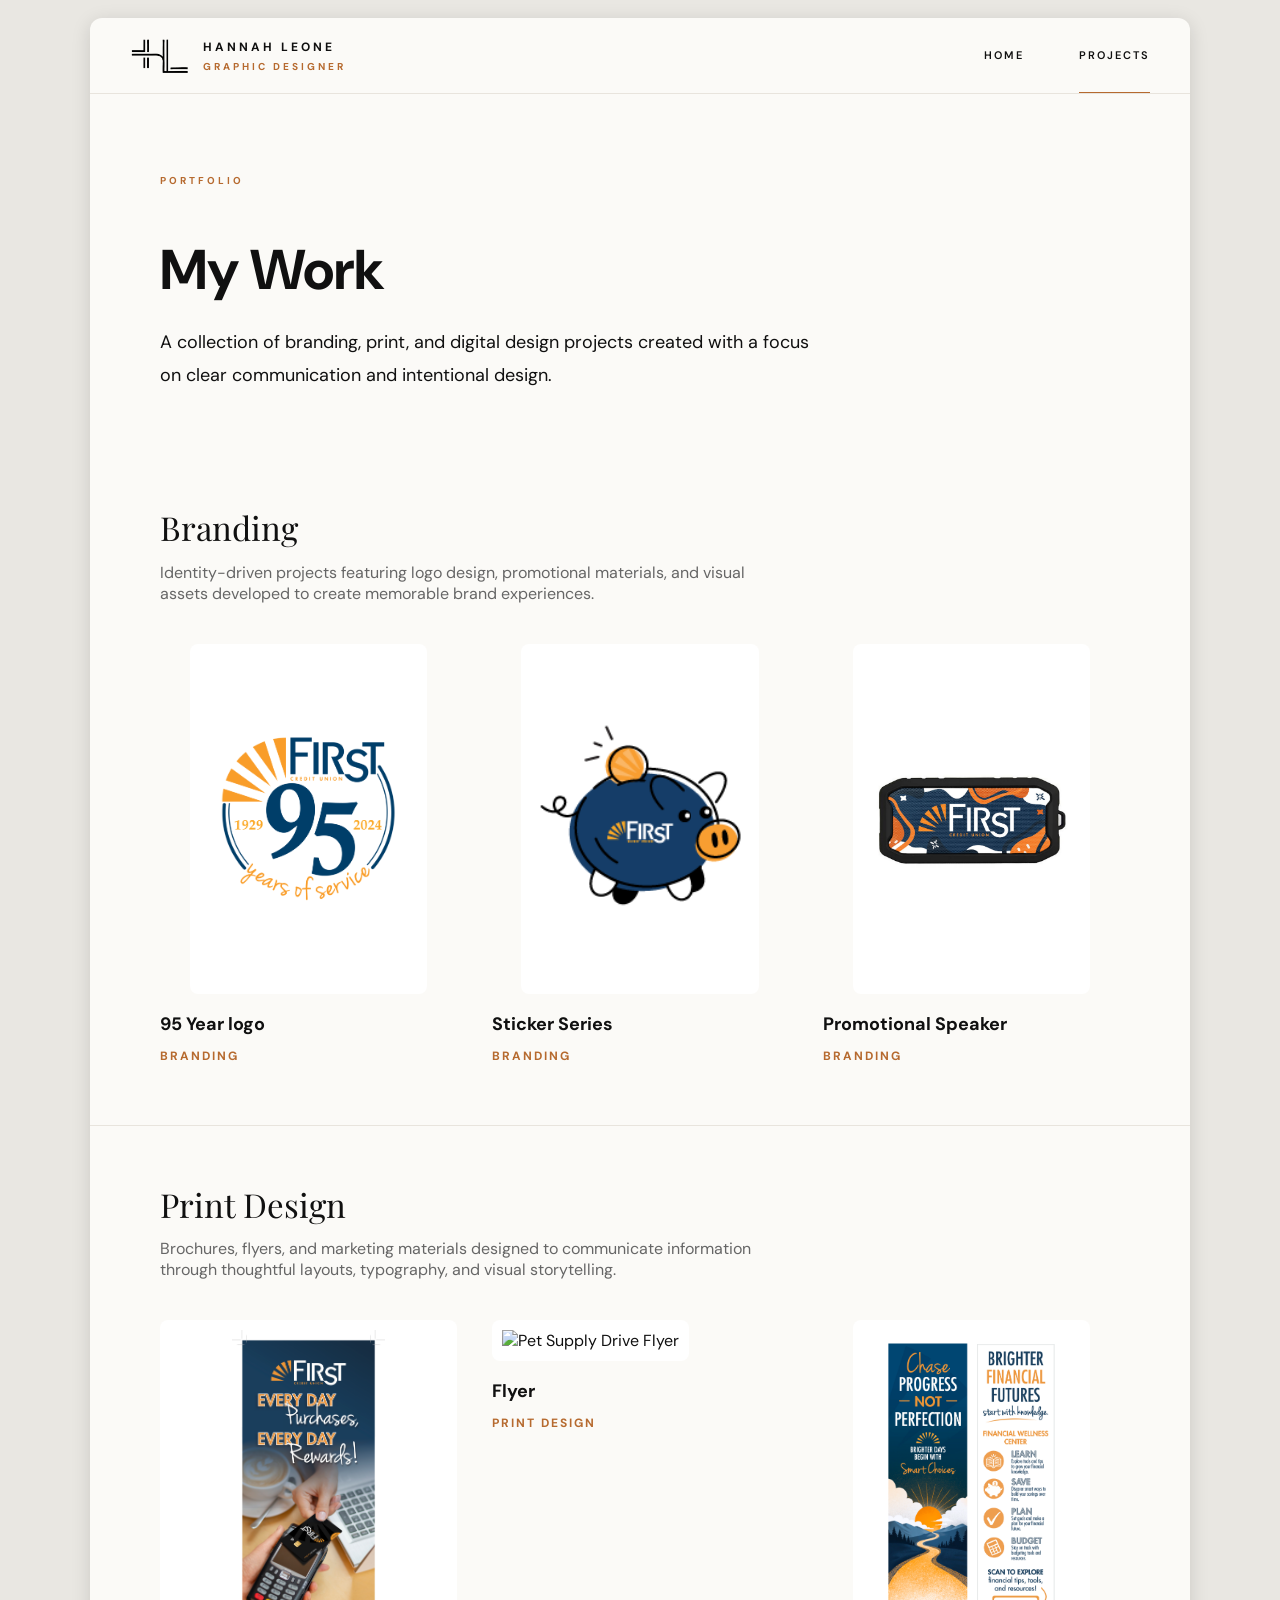
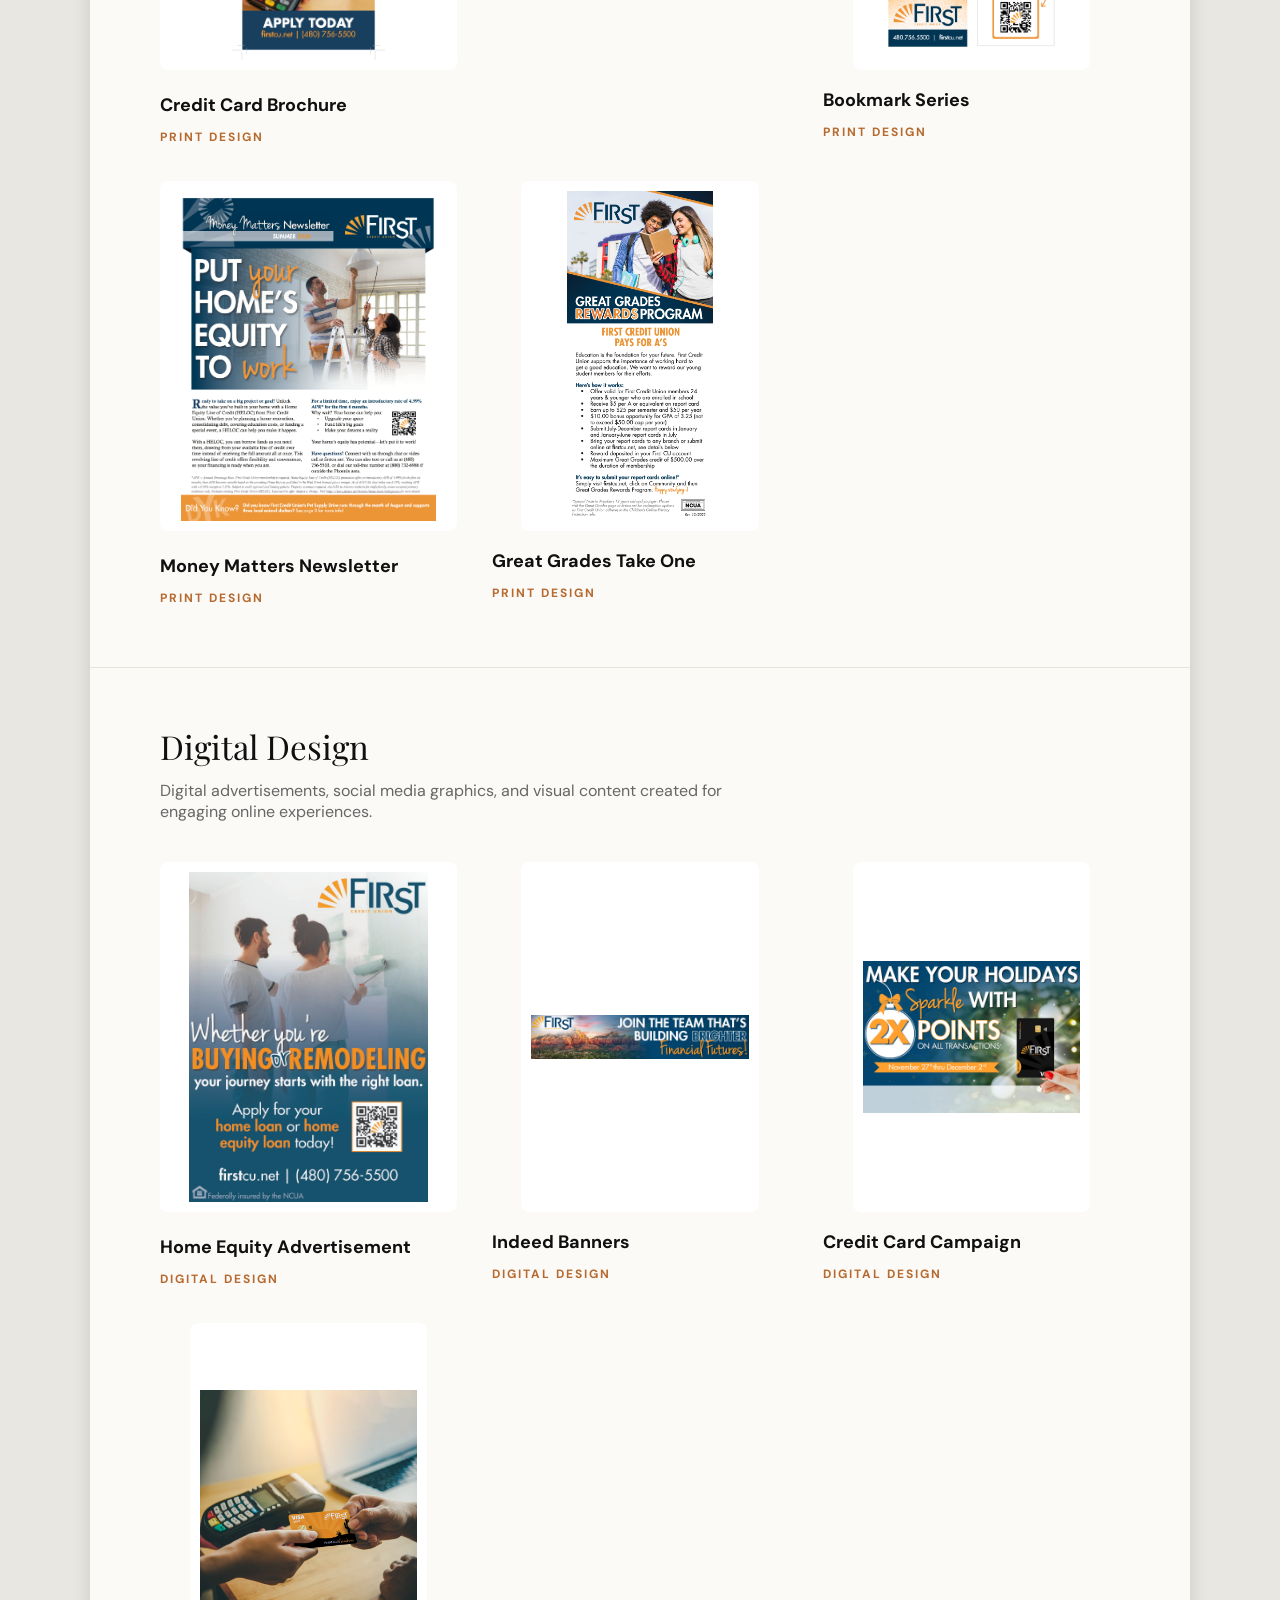
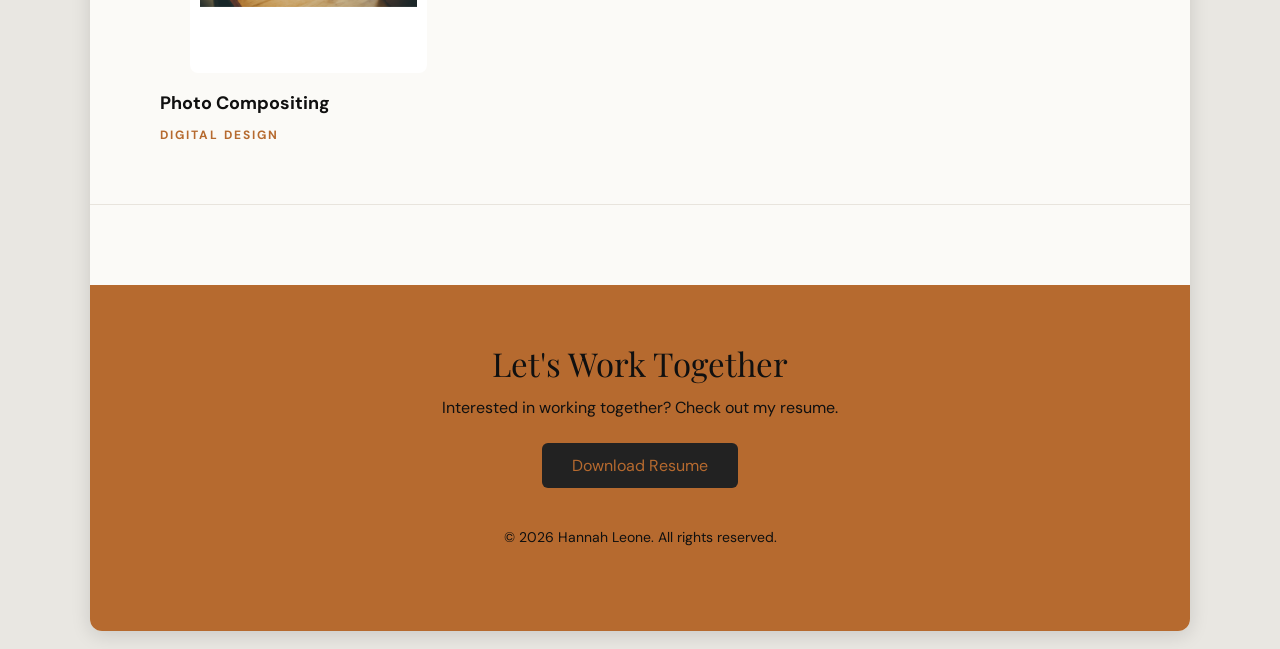
==== projects.html @ d202549e "Update projects.html" ====
<!DOCTYPE html>
<html lang="en">
<head>
    <meta charset="UTF-8">
    <meta name="viewport" content="width=device-width, initial-scale=1.0">
    <title>Projects | Hannah Leone</title>

    <link rel="preconnect" href="https://fonts.googleapis.com">
    <link rel="preconnect" href="https://fonts.gstatic.com" crossorigin>

    <link href="https://fonts.googleapis.com/css2?family=DM+Sans:wght@400;500;700&family=Playfair+Display:wght@400;500&display=swap" rel="stylesheet">

    <link rel="stylesheet" href="styles.css">
</head>

<body>

<main class="site-shell">

<header class="header">

    <a href="index.html" class="brand">

        <img class="logo-image" src="assets/transparent-logo.png" alt="Logo">

        <span class="brand-copy">
            <strong>HANNAH LEONE</strong>
            <small>GRAPHIC DESIGNER</small>
        </span>

    </a>

      <nav aria-label="Primary navigation">
        <a href="index.html">Home</a>
        <a class="active" href="projects.html">Projects</a>
      </nav>

</header>

<section class="gallery-hero">

    <p class="eyebrow">Portfolio</p>

    <h1>My Work</h1>

    <p class="gallery-intro">
        A collection of branding, print, and digital design projects created with a focus on clear communication and intentional design.
    </p>

</section>

<!--BRANDING SECTION-->

<section class="project-category" id="branding">

    <h2>Branding</h2>

    <p>
        Identity-driven projects featuring logo design, promotional materials, and visual assets developed to create memorable brand experiences.
    </p>

    <div class="gallery-grid">

        <!-- Card -->

        
    <article
        class="gallery-card"

        data-title="95 Year Logo"

        data-category="Branding"

        data-image="assets/95 Year Logo.png"

        data-description="Designed a commemorative 95th anniversary logo in Adobe Illustrator, creating a versatile mark that celebrates the organization's legacy while maintaining consistency with its established brand.">

            <img class="branding-image" src="assets/95 Year Logo.png" alt="95 Year Logo">

            <h3>95 Year logo</h3>

            <span>Branding</span>

    </article>

    <article
        class="gallery-card"

        data-title="Sticker Series"

        data-category="Branding"

        data-images="assets/Piggy Bank.png,assets/Financial Sunshine.png,assets/License Plate Sticker.png"
        data-description="Created a collection of branded stickers for First Credit Union, combining custom illustrations, typography, and graphic elements to produce engaging promotional assets that aligned with the organization's brand identity.">
        <img class="branding-image" src="assets/Piggy Bank.png" alt="Sticker Series">

            <h3>Sticker Series</h3>
            <span>Branding</span>
    
    </article>


        
    <article
        class="gallery-card"

        data-title="Promotional Speaker Design"

        data-category="Branding"

        data-image="assets/Promotional Speaker.png"

        data-description="Designed a custom branded speaker using Adobe Illustrator, incorporating brand elements into a cohesive promotional product design.">

            <img class="branding-image" src="assets/Promotional Speaker.png" alt="Promotional Speaker">

            <h3>Promotional Speaker</h3>

            <span>Branding</span>

    </article>
   

    </div>

</section>



<!--PRINT DESIGN SECTION-->

<section class="project-category" id="print">

    <h2>Print Design</h2>

    <p>
        Brochures, flyers, and marketing materials designed to communicate information through thoughtful layouts, typography, and visual storytelling.
    </p>

    <div class="gallery-grid">

        <article 
        class="gallery-card"

        data-title="Credit Card Brochure"

        data-category="Print Design"

        data-images="assets/RewardsCC1.png,assets/RewardsCC2.png"

        data-description="Designed a customer-facing brochure for First Credit Union focused on clear hierarchy, readability, and effective communication. Created the layout, typography, and visual structure in Adobe InDesign to deliver a polished, brand-aligned print piece.">

            <img src="assets/RewardsCC1.png" alt="Credit Card Brochure">

            <h3>Credit Card Brochure</h3>

            <span>Print Design</span>

        </article>


        <article 
        class="gallery-card"

        data-title="Tri-Fold Brochure"

        data-category="Print Design"

        data-image="assets/Pet Supply Drive Flyer.pdf"

        data-description="Designed a promotional flyer for a pet supply drive focused on clear communication, community engagement, and encouraging participation. Created the layout and visual elements in Canva to highlight key event details in an approachable and engaging way.">

            <img src="assets/Pet Supply Drive Flyer.pdf" alt="Pet Supply Drive Flyer">

            <h3>Flyer</h3>

            <span>Print Design</span>

        </article>
            
        <article
                    class="gallery-card"

                    data-title="Bookmark Series"

                    data-category="Branding"

                    data-images="assets/Bookmark 1.png,assets/Bookmark 2.png,assets/Bookmark 3.png"

                    data-description="Created a children's bookmark featuring custom Procreate artwork and financial wellness messaging. Combined illustration, typography, and layout design to create an engaging educational print piece for young audiences.">

                    <img class="branding-image" src="assets/Bookmark 3.png" alt="Bookmark 3">

                    <h3>Bookmark Series</h3>

                    <span>Print Design</span>
        </article>
            
        <article
                    class="gallery-card newsletter-card"

                    data-title="Money Matters Newsletter"

                    data-category="Branding"

                    data-images="assets/Newsletter Cover.png,assets/Newsletter 2.png,assets/Newsletter 3.png"

                    data-description="Designed a branded newsletter in Adobe InDesign, focusing on clear information hierarchy, engaging layouts, and cohesive visual communication to effectively share organizational updates.">

                    
                    <img src="assets/Newsletter Cover.png" alt="Newsletter" class="newsletter-image">
                    

                    <h3>Money Matters Newsletter</h3>

                    <span>Print Design</span>
        </article>

          <article
                    class="gallery-card"

                    data-title="Great Grades"

                    data-category="Print Design"

                    data-images="assets/Great Grades 1.png,assets/Great Grades 2.png,"
                    data-description="Designed a promotional take-one flyer encouraging students to participate in First Credit Union's Great Grades program. Focused on creating an engaging, easy-to-understand layout that appealed to families while clearly communicating program details.">
                    <img class="branding-image" src="assets/Great Grades 1.png" alt="Great Grades Take One">

                    <h3>Great Grades Take One</h3>

                    <span>Print Design</span>
        </article>

    </div>


</section>


<!--DIGITAL DESIGN SECTION-->

<section class="project-category" id="digital">

    <h2>Digital Design</h2>

    <p>
        Digital advertisements, social media graphics, and visual content created for engaging online experiences.
    </p>

    <div class="gallery-grid">

        <article 
        class="gallery-card"

        data-title="Home Equity Advertisement"

        data-category="Digital Design"

        data-image="assets/Chandler Chamber Ad.jpg"

        data-description="Created a digital ad promoting home equity solutions for Chandler Chamber, focusing on strong visual hierarchy, brand consistency, and clear communication. Used Canva and Photoshop to develop an engaging marketing asset.">

            <img src="assets/Chandler Chamber Ad.jpg" alt="Home Equity Advertisement">

            <h3>Home Equity Advertisement</h3>

            <span>Digital Design</span>

        </article>


           <article
                    class="gallery-card"

                    data-title="Indeed Banners"

                    data-category="Digital Design"

                    data-images="assets/1.png,assets/2.png,assets/3.png,assets/4.png,assets/5.png,assets/6.png,assets/7.png,assets/8.png"

                    data-description="Created branded digital banners for First Credit Union’s Indeed presence, combining typography, imagery, and layout design to create engaging recruitment content that connects with potential applicants.">

                    <img class="branding-image" src="assets/1.png" alt="Bookmark 3">

                    <h3>Indeed Banners</h3>

                    <span>Digital Design</span>
        </article>

          <article
                    class="gallery-card"

                    data-title="Credit Card Campaign"

                    data-category="Digital Design"

                    data-images="assets/CC 1.png,assets/CC 2.png,assets/CC 3.png,assets/CC 4.png,assets/CC 5.png,"

                    data-description="Designed creative assets for a holiday credit card campaign, developing branded visuals for both in-branch displays and the digital banking platform. Focused on creating a cohesive campaign that maintained brand consistency across multiple touchpoints.">
                    <img class="branding-image" src="assets/CC 1.png" alt="Credit Card Campaign">

                    <h3>Credit Card Campaign</h3>

                    <span>Digital Design</span>
        </article>

           <article
                    class="gallery-card"

                    data-title="Photo Compositing"

                    data-category="Digital Design"

                    data-images="assets/Debit Card 1.png,assets/Debit Card Image.png,assets/CC Edit Tap 2.png,"
                    data-description="Creative photo manipulation and editing focused on transforming imagery through composition, retouching, and visual effects.">
                    <img class="branding-image" src="assets/Debit Card Image.png" alt="Credit Card Campaign">

                    <h3>Photo Compositing</h3>

                    <span>Digital Design</span>
        </article>

    </div>

</section>

<section class="resume-section">
  <h2>Let's Work Together</h2>
  <p>Interested in working together? Check out my resume.</p>

  <a href="Hannah Leone Resume 2026.pdf" class="resume-button" download>
    Download Resume
  </a>

  <p class="copyright">
    © 2026 Hannah Leone. All rights reserved.
  </p>
</section>

</main>
<!-- =======================
     PROJECT MODAL
======================== -->

<div class="modal" id="projectModal">

  <div class="modal-content">

    <span class="close">&times;</span>

    <div class="modal-image-wrapper">

        <button id="prevImage">‹</button>

        <img id="modalImage" src="" alt="">

        <button id="nextImage">›</button>

    </div>

    <h2 id="modalTitle"></h2>

    <p class="modal-category" id="modalCategory"></p>

    <p id="modalDescription"></p>

  </div>

</div>



<script>

const modal = document.querySelector("#projectModal");

const cards = document.querySelectorAll(".gallery-card");

const closeBtn = document.querySelector(".close");

const modalImage = document.querySelector("#modalImage");

const prevBtn = document.querySelector("#prevImage");

const nextBtn = document.querySelector("#nextImage");


let currentImages = [];

let currentIndex = 0;



cards.forEach(card => {

    card.addEventListener("click", () => {


        document.querySelector("#modalTitle").textContent =
            card.dataset.title;


        document.querySelector("#modalCategory").textContent =
            card.dataset.category;


        document.querySelector("#modalDescription").textContent =
            card.dataset.description;



        // Check if project has multiple images

        if(card.dataset.images) {


            currentImages = card.dataset.images.split(",");

            currentIndex = 0;


            modalImage.src = currentImages[currentIndex];


            prevBtn.style.display = "block";

            nextBtn.style.display = "block";


        } else {


            currentImages = [];

            currentIndex = 0;


            modalImage.src = card.dataset.image;


            prevBtn.style.display = "none";

            nextBtn.style.display = "none";


        }


        modal.classList.add("show");


    });

});



// Next image

nextBtn.onclick = () => {


    if(currentImages.length > 0) {


        currentIndex++;


        if(currentIndex >= currentImages.length) {

            currentIndex = 0;

        }


        modalImage.src = currentImages[currentIndex];


    }

};



// Previous image

prevBtn.onclick = () => {


    if(currentImages.length > 0) {


        currentIndex--;


        if(currentIndex < 0) {

            currentIndex = currentImages.length - 1;

        }


        modalImage.src = currentImages[currentIndex];


    }

};



// Close button

closeBtn.onclick = () => {

    modal.classList.remove("show");

};



// Click outside modal to close

modal.onclick = (e) => {

    if(e.target === modal) {

        modal.classList.remove("show");

    }

};


</script>


</body>
</html>
---- styles.css ----
/* ----- Design tokens and base styles ----- */
:root {
  --ink: #101010;
  --paper: #fbfaf7;
  --accent: #b66a2f;
  --line: #e8e4dd;
}

* { box-sizing: border-box; }

html { scroll-behavior: smooth; }

body {
  margin: 0;
  min-width: 320px;
  color: var(--ink);
  background: #e9e7e2;
  font-family: "DM Sans", sans-serif;
}

/* ----- Page container ----- */
.site-shell {
  max-width: 1100px;
  margin: 18px auto;
  overflow: hidden;
  background: var(--paper);
  border-radius: 12px;
  box-shadow: 0 4px 19px #0002;
}

/* ----- Header and navigation ----- */
.header {
  display: flex;
  align-items: center;
  justify-content: space-between;
  height: 76px;
  padding: 0 40px;
  border-bottom: 1px solid var(--line);
}

.brand {
  display: flex;
  align-items: center;
  gap: 13px;
  color: var(--ink);
  text-decoration: none;
}

.logo-image {
  display: block;
  width: 60px;
  height: 60px;
  object-fit: contain;
}

.brand-copy {
  display: grid;
  gap: 5px;
  letter-spacing: 3px;
}

.brand-copy strong { font-size: 12px; }

.brand-copy small,
.eyebrow,
.role,
.projects article p {
  color: var(--accent);
  font-size: 10px;
  font-weight: 700;
  letter-spacing: 3px;
  text-transform: uppercase;
}

nav {
  display: flex;
  align-self: stretch;
  align-items: center;
  gap: 55px;
}

nav a {
  display: flex;
  align-items: center;
  height: 100%;
  color: var(--ink);
  border-bottom: 1px solid transparent;
  font-size: 11px;
  font-weight: 600;
  letter-spacing: 2px;
  text-decoration: none;
  text-transform: uppercase;
}

nav a.active { 
  border-color: var(--accent); 
}

/* ----- Shared type and button styles ----- */
.eyebrow { margin: 0 0 10px; }

.hero h1,
h2 {
  margin: 0;
  font: 400 33px/1.1 "Playfair Display", serif;
}

.button {
  display: inline-flex;
  align-items: center;
  justify-content: center;
  gap: 20px;
  min-height: 33px;
  padding: 0 15px;
  font-size: 10px;
  font-weight: 700;
  letter-spacing: 2px;
  text-decoration: none;
  text-transform: uppercase;
}

.button span {
  color: var(--accent);
  font-size: 18px;
  line-height: 0;
}

.button-dark { background: var(--ink); color: white; }
.button-outline { color: var(--ink); border: 1px solid #777; }
.centered { text-align: center; }

/* ----- Hero ----- */
.hero {
  display: grid;
  grid-template-columns: 51% 49%;
  min-height: 369px;
}

.hero-copy { padding: 45px 78px; }

.hero h1 {
  font-size: 52px;
  letter-spacing: -2px;
}

.role { margin: 12px 0 19px; }

.intro {
  max-width: 295px;
  margin: 0 0 20px;
  font-size: 14px;
  line-height: 1.6;
}

.socials {
  display: flex;
  align-items: center;
  gap: 20px;
  margin-top: 25px;
}

.socials a {
  color: var(--ink);
  font-size: 19px;
  font-weight: 700;
  text-decoration: none;
}

.hero-image {
  background-color: var(--paper);
  background-image: url("assets/Headshot.png");
  background-position: center;
  background-repeat: no-repeat;
  background-size: auto 90%;
  border-radius: 24px;
}

/* ----- Skills ----- */
.skills {
  display: grid;
  grid-template-columns: 1.35fr 1.7fr 1.7fr 1.7fr;
  min-height: 120px;
  padding: 24px 68px;
  border-top: 1px solid var(--line);
  border-bottom: 1px solid var(--line);
}

.skills-intro { padding-right: 36px; }
.skills h2 { font-size: 26px; }

.skills-intro > p:not(.eyebrow) {
  max-width: 150px;
  font-size: 10px;
  line-height: 1.45;
}

.skills-intro .button { margin-top: 3px; }

.skill-group {
  padding: 3px 28px;
  border-left: 1px solid var(--line);
}

.skill-group h3 {
  margin: 0 0 18px;
  font-size: 9px;
  letter-spacing: 1px;
  text-align: center;
  text-transform: uppercase;
}

.skill-list {
  display: flex;
  justify-content: space-between;
  gap: 12px;
}

.skill-list div {
  font-size: 9px;
  text-align: center;
  white-space: nowrawra;
}

.skill-list b {
  display: grid;
  place-items: center;
  width: 45px;
  height: 45px;
  margin: auto auto 7px;
  border: 1px solid #aaa;
  border-radius: 5px;
  font-size: 22px;
}

.skill-list .wp {
  border-radius: 50%;
  font-family: Georgia, serif;
}

.skill-list .figma { font-size: 30px; font-weight: 400; }

/* ----- Featured projects ----- */
.projects { padding: 18px 68px 11px; }
.projects h2 { font-size: 26px; }
.projects .eyebrow { margin-bottom: 2px; }

.filters {
  display: flex;
  justify-content: center;
  gap: 39px;
  margin: 7px 0 18px;
}

.filters a {
  padding-bottom: 5px;
  color: var(--ink);
  border-bottom: 1px solid transparent;
  font-size: 9px;
  font-weight: 700;
  letter-spacing: 1.5px;
  text-decoration: none;
  text-transform: uppercase;
}

.filters .selected { color: var(--accent); border-color: var(--accent); }

.project-grid {
  display: grid;
  grid-template-columns: repeat(3, 1fr);
  gap: 25px;
  margin-top: 35px;
}

.project-grid img {
  height: 300px;
  width: 100%;
  object-fit: contain;
  background-color: white;
  border-radius: 8px;
}

.projects article h3 {
  margin: 8px 0 4px;
  font-size: 12px;
  font-weight: 500;
}

.projects article p { margin: 0; font-size: 8px; letter-spacing: 1.5px; }

.projects-button {
  display: flex;
  justify-content: center;
  width: 100%;
  margin-top: 35px;
}
.all-projects {
  width: max-content;
}


.project-card {
  display: block;
  color: inherit;
  text-decoration: none;
}

.project-card:hover img {
  opacity: 0.8;
}


.project-category h2 {
  margin-bottom: 35px;
}

.project-card {
  transition: transform .3s ease;
}

.project-card:hover {
  transform: translateY(-6px);
}

.branding-image {
  padding: 35px;
  object-fit: contain;
}

/*-- Project Page --*/

.project-category h2 {
    margin-bottom: 30px;
}

.project-page {
  padding: 60px 70px;
}

/* ===========================
      PROJECT GALLERY PAGE
=========================== */

.gallery-hero{

    padding:80px 70px 40px;

}

.gallery-hero h1{

    font-size:56px;
    margin-bottom:20px;

}

.gallery-intro{

    max-width:650px;
    font-size:18px;
    line-height:1.8;

}

.project-category{

    padding:60px 70px;

}

.project-category:not(:last-child){

    border-bottom:1px solid var(--line);

}

.project-category h2{

    margin-bottom:10px;

}

.project-category p{

    max-width:600px;
    margin-bottom:40px;

    color:#666;

}

.gallery-grid{

    display:grid;

    grid-template-columns:repeat(3,1fr);

    gap:35px;

}

.gallery-card{

    cursor:pointer;

    transition:.3s;

}

.gallery-card:hover{

    transform:translateY(-8px);

}

.gallery-card img {
    width:100%;
    height:350px;
    object-fit:contain;
    background:white;
    border-radius:8px;
    padding:10px;
}


.gallery-card h3{

    margin:18px 0 8px;

    font-size:18px;

}

.gallery-card span{

    color:var(--accent);

    text-transform:uppercase;

    letter-spacing:2px;

    font-size:12px;

    font-weight:700;

}

.branding-image {
    width: 80% !important;
    margin: auto;
    display: block;
}




/* ===================
      MODAL
=================== */

.modal{

    display:none;

    position:fixed;

    inset:0;

    background:rgba(0,0,0,.75);

    justify-content:center;

    align-items:center;

    padding:40px;

    z-index:999;

}

.modal.show{

    display:flex;

}

.modal-content{

    background:white;

    width:900px;

    max-width:95%;

    border-radius:12px;

    padding:40px;

    position:relative;

}

.modal-image-wrapper {
    display:flex;
    align-items:center;
    justify-content:center;
    gap:30px;
    width:100%;
    margin-bottom:25px;
}

.modal-image-wrapper img {
    width:auto !important;
    max-width:75% !important;
    max-height:500px !important;
    object-fit:contain;
    display:block;
}

.modal-image-wrapper button {
    background:white;
    border:1px solid var(--line);
    width:45px;
    height:45px;
    border-radius:50%;
    font-size:28px;
    cursor:pointer;
    display:flex;
    align-items:center;
    justify-content:center;
    line-height:1;
    transition:.2s;
}

.modal-image-wrapper button:hover {
    color:var(--accent);
    border-color:var(--accent);
}

.modal-category{

    color:var(--accent);

    text-transform:uppercase;

    letter-spacing:2px;

    font-size:12px;

    font-weight:bold;

}

.close{

    position:absolute;

    top:20px;

    right:25px;

    font-size:36px;

    cursor:pointer;

}


.resume-section {
  text-align: center;
  padding: 60px 20px;
  margin-top: 80px;
  background-color: #b66a2f
}

.resume-section h2 {
  margin-bottom: 15px;
}

.resume-section p {
  margin-bottom: 25px;
}

.resume-button {
  display: inline-block;
  padding: 12px 30px;
  text-decoration: none;
  background-color: #222;
  transition: 0.3s ease;
  color: #b66a2f;
  border-radius: 6px;
}

.resume-button:hover {
  background-color: #222;
  color: white;
}

.copyright {
  margin-top: 40px;
  font-size: 14px;
}


@media (max-width:900px){

.gallery-grid{

grid-template-columns:repeat(2,1fr);

}

}

@media (max-width:650px){

.gallery-grid{

grid-template-columns:1fr;

}

.gallery-hero,
.project-category{

padding:40px 30px;

}

.gallery-hero h1{

font-size:42px;

}

}

/* ----- Resume call-to-action ----- */
.resume {
  display: flex;
  align-items: center;
  justify-content: space-between;
  gap: 48px;
  padding: 42px 68px;
  color: #fff;
  background: #292825;
}

.resume h2 { font-size: 30px; }
.resume .eyebrow { margin-bottom: 8px; }
.resume-action { max-width: 330px; }

.resume-action p {
  margin: 0 0 18px;
  color: #e5e2dc;
  font-size: 13px;
  line-height: 1.55;
}

.resume .button { color: var(--ink); background: #fff; }
.resume .button span { color: var(--accent); }

/* ----- Tablet ----- */
@media (max-width: 820px) {
  .site-shell { margin: 0; border-radius: 0; }
  .header { padding: 0 24px; }
  .header nav { gap: 16px; }
  .hero-copy { padding: 40px; }
  .skills, .projects, .resume { padding-right: 30px; padding-left: 30px; }
  .skills { grid-template-columns: 1fr 1fr; gap: 25px; }
  .skills-intro { grid-row: span 2; }
  .skill-group { padding-left: 20px; }
  .filters { gap: 18px; }
  .project-grid { grid-template-columns: repeat(2, 1fr); }
}

/* ----- Mobile ----- */
@media (max-width: 600px) {
  .header { align-items: flex-start; height: auto; padding: 20px 22px; }
  .header nav { display: none; }
  .hero { grid-template-columns: 1fr; }
  .hero-copy { padding: 45px 30px; }
  .hero h1 { font-size: 44px; }
  .hero-image { min-height: 260px; }
  .skills { grid-template-columns: 1fr; padding: 32px 30px; }
  .skills-intro { grid-row: auto; }
  .skill-group { padding: 20px 0 0; border-top: 1px solid var(--line); border-left: 0; }
  .project-grid { grid-template-columns: 1fr; }
  .project-grid img { height: 230px; }
  .filters { flex-wrap: wrap; gap: 12px 18px; }
  .projects, .resume { padding: 30px; }
  .resume { display: block; }
  .resume-action { margin-top: 22px; }
}
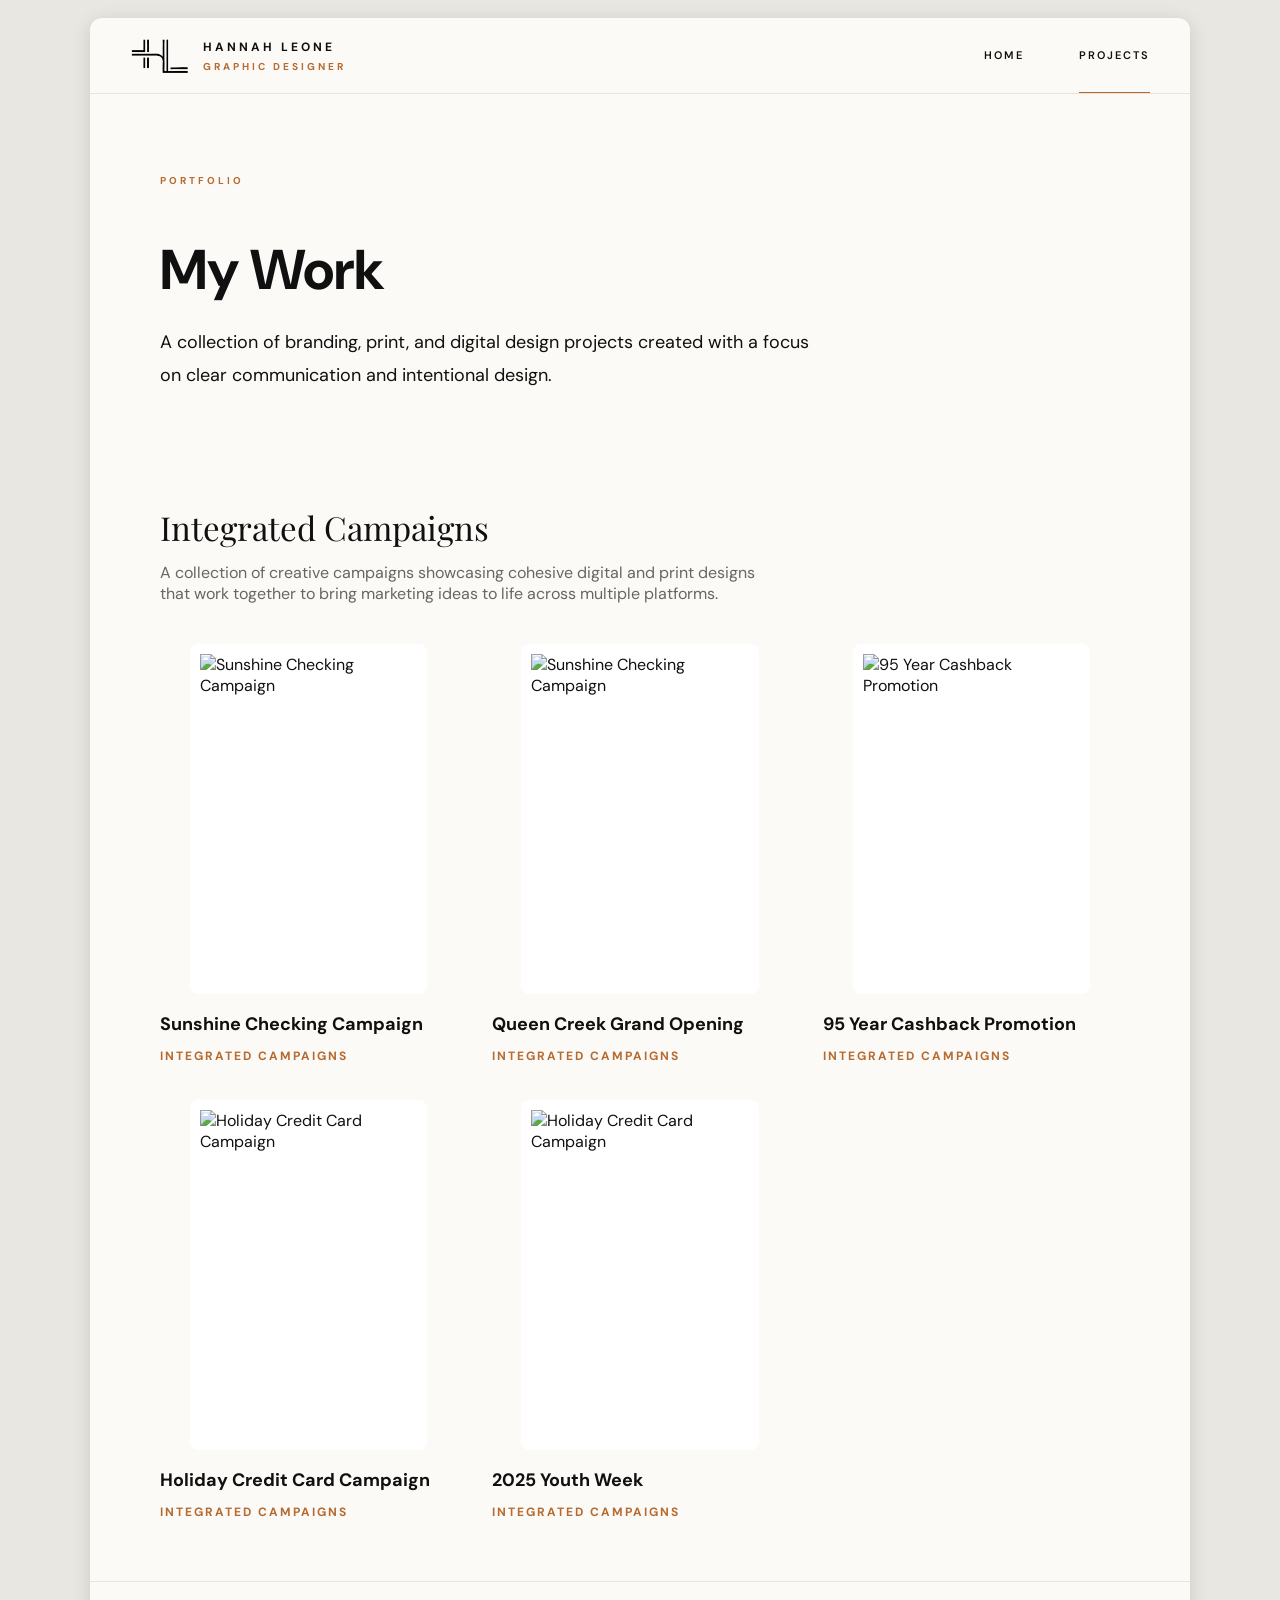
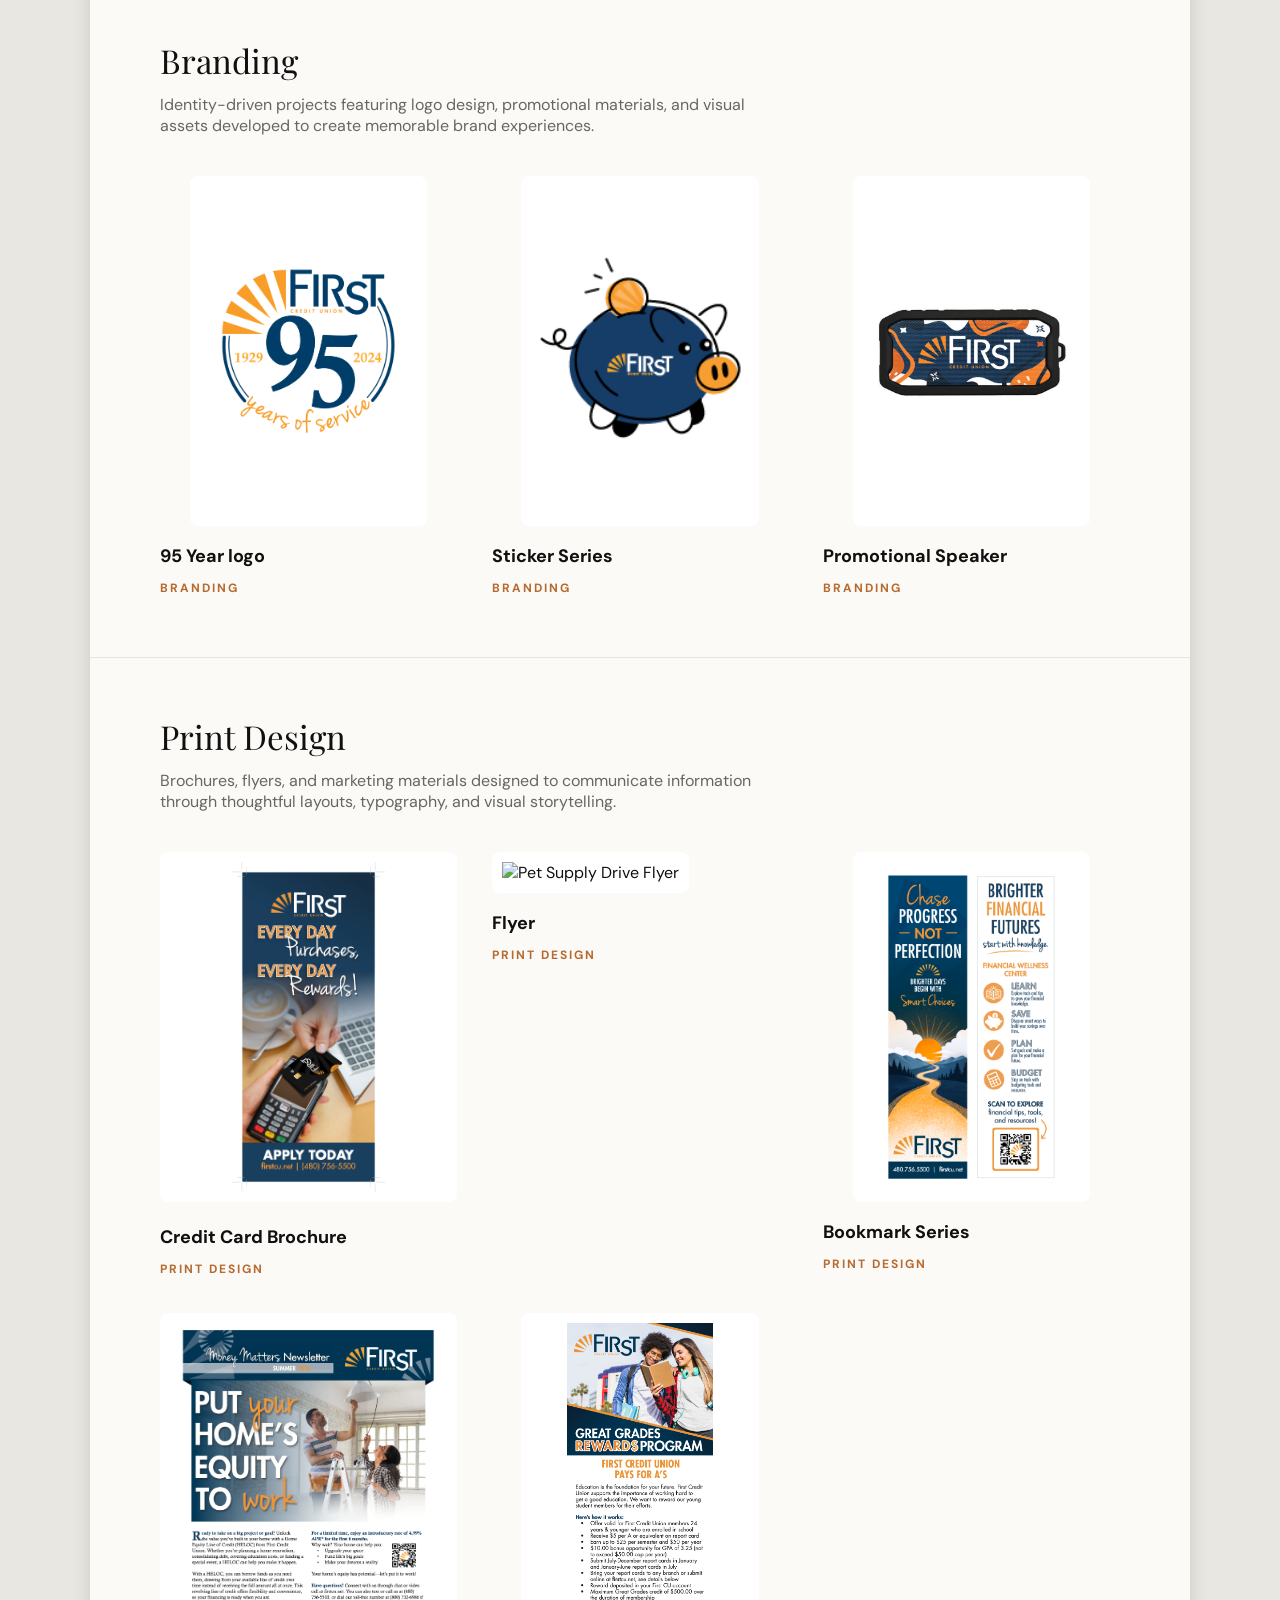
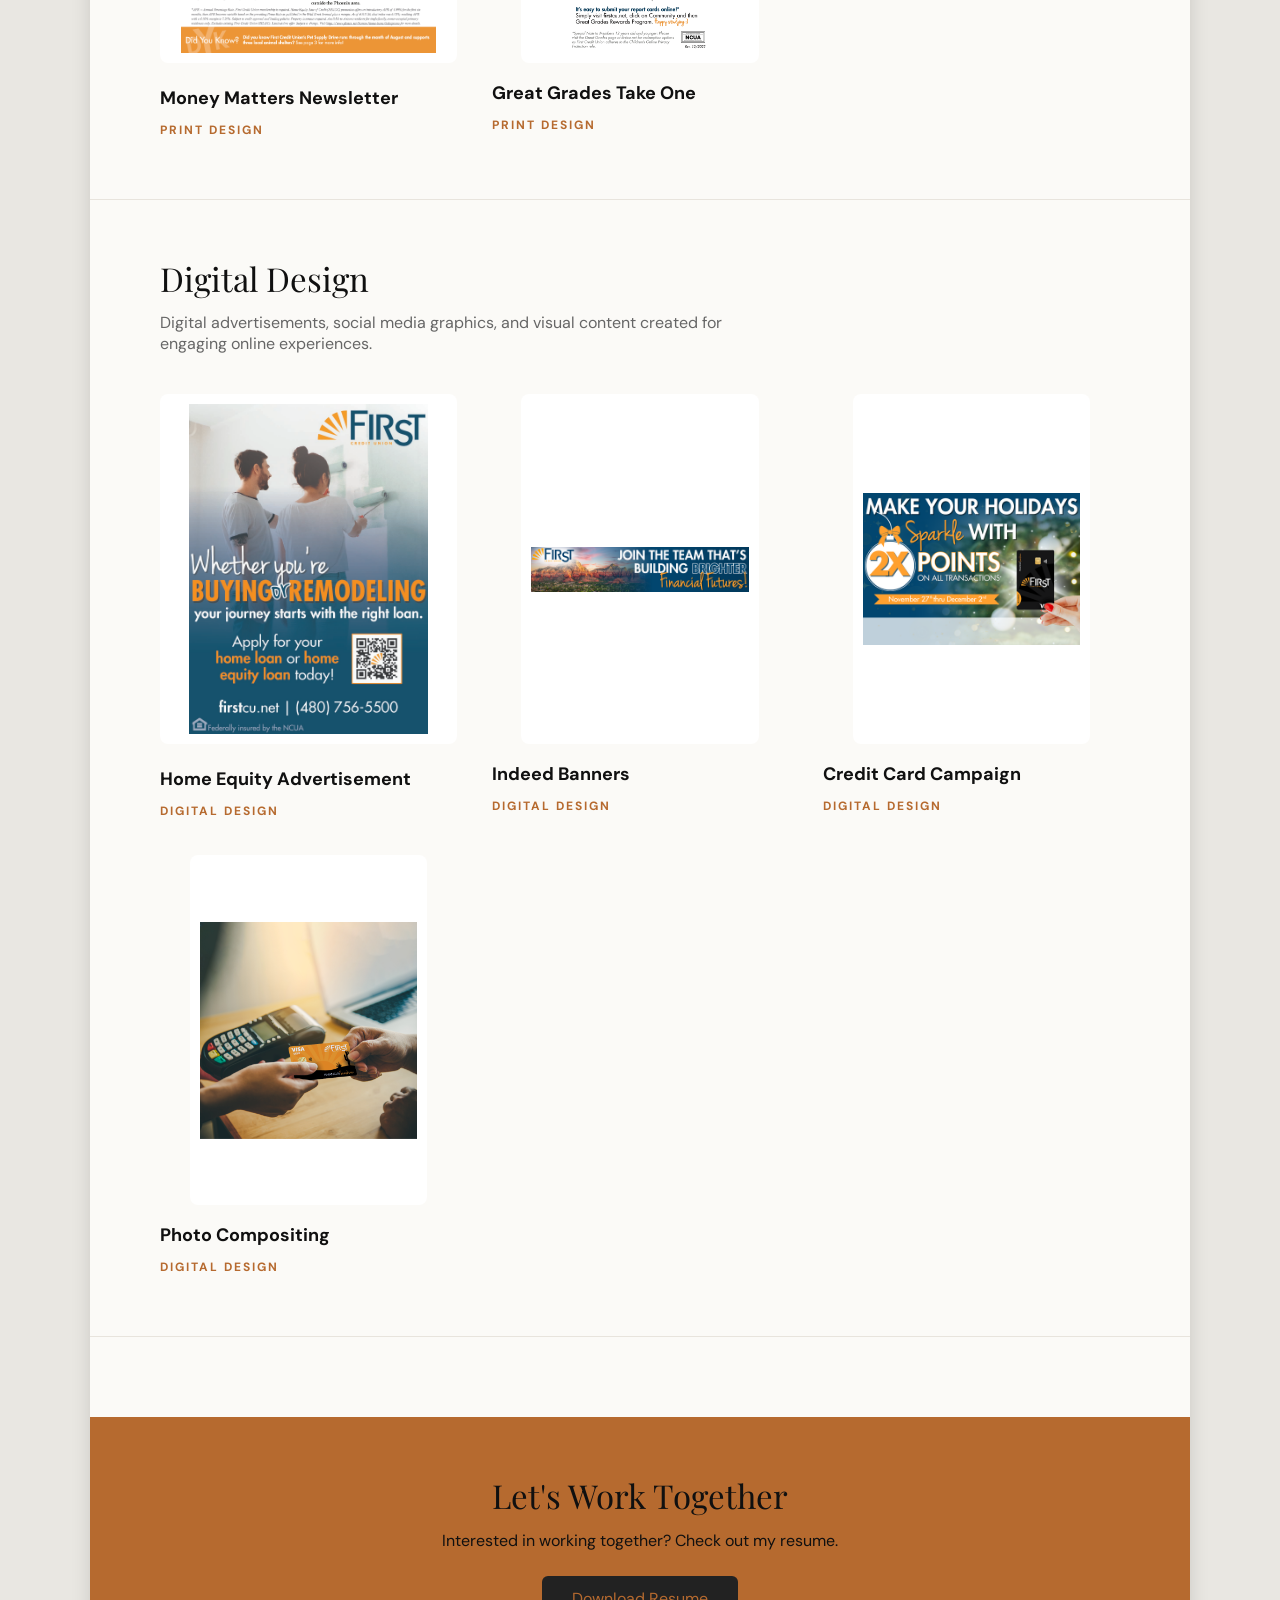
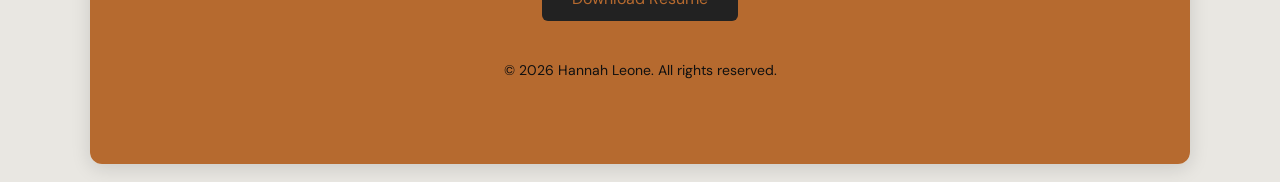
==== commit 177d1736: "Update projects.html" ====
--- a/projects.html
+++ b/projects.html
@@ -1,15 +1,20 @@
+
 <!DOCTYPE html>
 <html lang="en">
+
 <head>
     <meta charset="UTF-8">
     <meta name="viewport" content="width=device-width, initial-scale=1.0">
+
     <title>Projects | Hannah Leone</title>
 
+    <!-- Google Fonts -->
     <link rel="preconnect" href="https://fonts.googleapis.com">
     <link rel="preconnect" href="https://fonts.gstatic.com" crossorigin>
 
     <link href="https://fonts.googleapis.com/css2?family=DM+Sans:wght@400;500;700&family=Playfair+Display:wght@400;500&display=swap" rel="stylesheet">
 
+    <!-- Stylesheet -->
     <link rel="stylesheet" href="styles.css">
 </head>
 
@@ -17,524 +22,669 @@
 
 <main class="site-shell">
 
-<header class="header">
-
-    <a href="index.html" class="brand">
-
-        <img class="logo-image" src="assets/transparent-logo.png" alt="Logo">
-
-        <span class="brand-copy">
-            <strong>HANNAH LEONE</strong>
-            <small>GRAPHIC DESIGNER</small>
-        </span>
-
-    </a>
-
-      <nav aria-label="Primary navigation">
-        <a href="index.html">Home</a>
-        <a class="active" href="projects.html">Projects</a>
-      </nav>
-
-</header>
-
-<section class="gallery-hero">
-
-    <p class="eyebrow">Portfolio</p>
-
-    <h1>My Work</h1>
-
-    <p class="gallery-intro">
-        A collection of branding, print, and digital design projects created with a focus on clear communication and intentional design.
-    </p>
-
-</section>
-
-<!--BRANDING SECTION-->
-
-<section class="project-category" id="branding">
-
-    <h2>Branding</h2>
-
-    <p>
-        Identity-driven projects featuring logo design, promotional materials, and visual assets developed to create memorable brand experiences.
-    </p>
-
-    <div class="gallery-grid">
-
-        <!-- Card -->
-
-        
-    <article
-        class="gallery-card"
-
-        data-title="95 Year Logo"
-
-        data-category="Branding"
-
-        data-image="assets/95 Year Logo.png"
-
-        data-description="Designed a commemorative 95th anniversary logo in Adobe Illustrator, creating a versatile mark that celebrates the organization's legacy while maintaining consistency with its established brand.">
-
-            <img class="branding-image" src="assets/95 Year Logo.png" alt="95 Year Logo">
-
-            <h3>95 Year logo</h3>
-
-            <span>Branding</span>
-
-    </article>
-
-    <article
-        class="gallery-card"
-
-        data-title="Sticker Series"
-
-        data-category="Branding"
-
-        data-images="assets/Piggy Bank.png,assets/Financial Sunshine.png,assets/License Plate Sticker.png"
-        data-description="Created a collection of branded stickers for First Credit Union, combining custom illustrations, typography, and graphic elements to produce engaging promotional assets that aligned with the organization's brand identity.">
-        <img class="branding-image" src="assets/Piggy Bank.png" alt="Sticker Series">
-
-            <h3>Sticker Series</h3>
-            <span>Branding</span>
-    
-    </article>
-
-
-        
-    <article
-        class="gallery-card"
-
-        data-title="Promotional Speaker Design"
-
-        data-category="Branding"
-
-        data-image="assets/Promotional Speaker.png"
-
-        data-description="Designed a custom branded speaker using Adobe Illustrator, incorporating brand elements into a cohesive promotional product design.">
-
-            <img class="branding-image" src="assets/Promotional Speaker.png" alt="Promotional Speaker">
-
-            <h3>Promotional Speaker</h3>
-
-            <span>Branding</span>
-
-    </article>
-   
+    <!-- ========================================
+                  HEADER & NAVIGATION
+    ========================================= -->
+
+    <header class="header">
+
+        <a href="index.html" class="brand">
+
+            <img class="logo-image"
+                 src="assets/transparent-logo.png"
+                 alt="Logo">
+
+            <span class="brand-copy">
+                <strong>HANNAH LEONE</strong>
+                <small>GRAPHIC DESIGNER</small>
+            </span>
+
+        </a>
+
+        <nav aria-label="Primary navigation">
+            <a href="index.html">Home</a>
+            <a class="active" href="projects.html">Projects</a>
+        </nav>
+
+    </header>
+
+
+    <!-- ========================================
+                    PORTFOLIO INTRO
+    ========================================= -->
+
+    <section class="gallery-hero">
+
+        <p class="eyebrow">Portfolio</p>
+
+        <h1>My Work</h1>
+
+        <p class="gallery-intro">
+            A collection of branding, print, and digital design projects created with a focus on clear communication and intentional design.
+        </p>
+
+    </section>
+
+
+    <!-- ========================================
+                 INTEGRATED CAMPAIGNS
+    ========================================= -->
+
+    <section class="project-category" id="Integrated Campaigns">
+
+        <h2>Integrated Campaigns</h2>
+
+        <p>
+            A collection of creative campaigns showcasing cohesive digital and print designs that work together to bring marketing ideas to life across multiple platforms.
+        </p>
+
+        <div class="gallery-grid">
+
+
+            <!-- Sunshine Checking Campaign -->
+
+            <article
+                class="gallery-card"
+                data-title="Sunshine Checking Campaign"
+                data-category="Integrated Campaigns"
+                data-images="assets/Teller Tower.png,assets/Q2 Sidebar 2.png,assets/Q2 ACCT Tile 2.png,assets/Q2 Top Banner 2.png,assets/Website Popup.png,assets/Sunshine Checking Flyer.png"
+                data-description="Created branded digital banners for First Credit Union’s Indeed presence, combining typography, imagery, and layout design to create engaging recruitment content that connects with potential applicants.">
+
+                <img class="branding-image"
+                     src="assets/Teller Tower.png"
+                     alt="Sunshine Checking Campaign">
+
+                <h3>Sunshine Checking Campaign</h3>
+
+                <span>Integrated Campaigns</span>
+
+            </article>
+
+
+            <!-- Queen Creek Grand Opening -->
+
+            <article
+                class="gallery-card"
+                data-title="Queen Creek Grand Opening"
+                data-category="Integrated Campaigns"
+                data-images="assets/Digital Invite.png,assets/QC Account Tile.png,assets/QC Top Banner.png,assets/QC Sidebar.png,assets/Social Media 1.png,assets/Social Media.png,assets/Flyer.png"
+                data-description="Created branded digital banners for First Credit Union’s Indeed presence, combining typography, imagery, and layout design to create engaging recruitment content that connects with potential applicants.">
+
+                <img class="branding-image"
+                     src="assets/Social Media 1.png"
+                     alt="Sunshine Checking Campaign">
+
+                <h3>Queen Creek Grand Opening</h3>
+
+                <span>Integrated Campaigns</span>
+
+            </article>
+
+
+            <!-- 95 Year Cashback Promotion -->
+
+            <article
+                class="gallery-card"
+                data-title="95 Year Cashback Promotion"
+                data-category="Integrated Campaigns"
+                data-images="assets/CB 2 Takeone.png,assets/CB 1 Takeone.png,assets/CB Account Tile.png,assets/CB Email Header.png,assets/CB Sidebar 1.png,assets/CB Sidebar 3.png,assets/CB Top Banner 1.png,assets/CB Top Banner 2.png"
+                data-description="Created branded digital banners for First Credit Union’s Indeed presence, combining typography, imagery, and layout design to create engaging recruitment content that connects with potential applicants.">
+
+                <img class="branding-image"
+                     src="assets/CB Sidebar 1.png"
+                     alt="95 Year Cashback Promotion">
+
+                <h3>95 Year Cashback Promotion</h3>
+
+                <span>Integrated Campaigns</span>
+
+            </article>
+            
+
+               <!-- Holiday Credit Card Campaign -->
+
+            <article
+                class="gallery-card"
+                data-title="Holiday Credit Card Campaign"
+                data-category="Integrated Campaigns"
+                data-images="assets/Q2 Sidebar - Rewards CC Holiday.png,assets/Q2 Top Banner - Rewards CC Holiday.png,assets/CC Holiday Skip a Pay.png,assets/CC Holiday Skip a Pay Banner.png,"
+                data-description="Created branded digital banners for First Credit Union’s Indeed presence, combining typography, imagery, and layout design to create engaging recruitment content that connects with potential applicants.">
+
+                <img class="branding-image"
+                     src="assets/CC Holiday Skip a Pay Banner.png"
+                     alt="Holiday Credit Card Campaign">
+
+                <h3>Holiday Credit Card Campaign</h3>
+
+                <span>Integrated Campaigns</span>
+
+            </article>
+
+               <!-- 2025 Youth Week -->
+
+            <article
+                class="gallery-card"
+                data-title="2025 Youth Week"
+                data-category="Integrated Campaigns"
+                data-images="assets/Sticker.png,assets/Digital Screen 1920x1080-01.png,assets/Intro-01.png,assets/Word Search with Logo.png,assets/Crossword Puzzle With Logo.png,assets/Coloring Page with Logo.png,assets/2025 YW Poster.png"
+                data-description="Created branded digital banners for First Credit Union’s Indeed presence, combining typography, imagery, and layout design to create engaging recruitment content that connects with potential applicants.">
+
+                <img class="branding-image"
+                     src="assets/Sticker.png"
+                     alt="Holiday Credit Card Campaign">
+
+                <h3>2025 Youth Week</h3>
+
+                <span>Integrated Campaigns</span>
+
+            </article>
+
+        </div>
+
+    </section>
+
+
+    <!-- ========================================
+                       BRANDING
+    ========================================= -->
+
+    <section class="project-category" id="branding">
+
+        <h2>Branding</h2>
+
+        <p>
+            Identity-driven projects featuring logo design, promotional materials, and visual assets developed to create memorable brand experiences.
+        </p>
+
+        <div class="gallery-grid">
+
+
+            <!-- 95 Year Logo -->
+
+            <article
+                class="gallery-card"
+                data-title="95 Year Logo"
+                data-category="Branding"
+                data-image="assets/95 Year Logo.png"
+                data-description="Designed a commemorative 95th anniversary logo in Adobe Illustrator, creating a versatile mark that celebrates the organization's legacy while maintaining consistency with its established brand.">
+
+                <img class="branding-image"
+                     src="assets/95 Year Logo.png"
+                     alt="95 Year Logo">
+
+                <h3>95 Year logo</h3>
+
+                <span>Branding</span>
+
+            </article>
+
+
+            <!-- Sticker Series -->
+
+            <article
+                class="gallery-card"
+                data-title="Sticker Series"
+                data-category="Branding"
+                data-images="assets/Piggy Bank.png,assets/Financial Sunshine.png,assets/License Plate Sticker.png"
+                data-description="Created a collection of branded stickers for First Credit Union, combining custom illustrations, typography, and graphic elements to produce engaging promotional assets that aligned with the organization's brand identity.">
+
+                <img class="branding-image"
+                     src="assets/Piggy Bank.png"
+                     alt="Sticker Series">
+
+                <h3>Sticker Series</h3>
+
+                <span>Branding</span>
+
+            </article>
+
+
+            <!-- Promotional Speaker -->
+
+            <article
+                class="gallery-card"
+                data-title="Promotional Speaker Design"
+                data-category="Branding"
+                data-image="assets/Promotional Speaker.png"
+                data-description="Designed a custom branded speaker using Adobe Illustrator, incorporating brand elements into a cohesive promotional product design.">
+
+                <img class="branding-image"
+                     src="assets/Promotional Speaker.png"
+                     alt="Promotional Speaker">
+
+                <h3>Promotional Speaker</h3>
+
+                <span>Branding</span>
+
+            </article>
+
+        </div>
+
+    </section>
+
+
+    <!-- ========================================
+                     PRINT DESIGN
+    ========================================= -->
+
+    <section class="project-category" id="print">
+
+        <h2>Print Design</h2>
+
+        <p>
+            Brochures, flyers, and marketing materials designed to communicate information through thoughtful layouts, typography, and visual storytelling.
+        </p>
+
+        <div class="gallery-grid">
+
+
+            <!-- Credit Card Brochure -->
+
+            <article
+                class="gallery-card"
+                data-title="Credit Card Brochure"
+                data-category="Print Design"
+                data-images="assets/RewardsCC1.png,assets/RewardsCC2.png"
+                data-description="Designed a customer-facing brochure for First Credit Union focused on clear hierarchy, readability, and effective communication. Created the layout, typography, and visual structure in Adobe InDesign to deliver a polished, brand-aligned print piece.">
+
+                <img src="assets/RewardsCC1.png"
+                     alt="Credit Card Brochure">
+
+                <h3>Credit Card Brochure</h3>
+
+                <span>Print Design</span>
+
+            </article>
+
+
+            <!-- Pet Supply Drive Flyer -->
+
+            <article
+                class="gallery-card"
+                data-title="Tri-Fold Brochure"
+                data-category="Print Design"
+                data-image="assets/Pet Supply Drive Flyer.pdf"
+                data-description="Designed a promotional flyer for a pet supply drive focused on clear communication, community engagement, and encouraging participation. Created the layout and visual elements in Canva to highlight key event details in an approachable and engaging way.">
+
+                <img src="assets/Pet Supply Drive Flyer.pdf"
+                     alt="Pet Supply Drive Flyer">
+
+                <h3>Flyer</h3>
+
+                <span>Print Design</span>
+
+            </article>
+
+
+            <!-- Bookmark Series -->
+
+            <article
+                class="gallery-card"
+                data-title="Bookmark Series"
+                data-category="Branding"
+                data-images="assets/Bookmark 1.png,assets/Bookmark 2.png,assets/Bookmark 3.png"
+                data-description="Created a children's bookmark featuring custom Procreate artwork and financial wellness messaging. Combined illustration, typography, and layout design to create an engaging educational print piece for young audiences.">
+
+                <img class="branding-image"
+                     src="assets/Bookmark 3.png"
+                     alt="Bookmark 3">
+
+                <h3>Bookmark Series</h3>
+
+                <span>Print Design</span>
+
+            </article>
+
+
+            <!-- Money Matters Newsletter -->
+
+            <article
+                class="gallery-card newsletter-card"
+                data-title="Money Matters Newsletter"
+                data-category="Branding"
+                data-images="assets/Newsletter Cover.png,assets/Newsletter 2.png,assets/Newsletter 3.png"
+                data-description="Designed a branded newsletter in Adobe InDesign, focusing on clear information hierarchy, engaging layouts, and cohesive visual communication to effectively share organizational updates.">
+
+                <img class="newsletter-image"
+                     src="assets/Newsletter Cover.png"
+                     alt="Newsletter">
+
+                <h3>Money Matters Newsletter</h3>
+
+                <span>Print Design</span>
+
+            </article>
+
+
+            <!-- Great Grades -->
+
+            <article
+                class="gallery-card"
+                data-title="Great Grades"
+                data-category="Print Design"
+                data-images="assets/Great Grades 1.png,assets/Great Grades 2.png,"
+                data-description="Designed a promotional take-one flyer encouraging students to participate in First Credit Union's Great Grades program. Focused on creating an engaging, easy-to-understand layout that appealed to families while clearly communicating program details.">
+
+                <img class="branding-image"
+                     src="assets/Great Grades 1.png"
+                     alt="Great Grades Take One">
+
+                <h3>Great Grades Take One</h3>
+
+                <span>Print Design</span>
+
+            </article>
+
+        </div>
+
+    </section>
+
+
+    <!-- ========================================
+                    DIGITAL DESIGN
+    ========================================= -->
+
+    <section class="project-category" id="digital">
+
+        <h2>Digital Design</h2>
+
+        <p>
+            Digital advertisements, social media graphics, and visual content created for engaging online experiences.
+        </p>
+
+        <div class="gallery-grid">
+
+
+            <!-- Home Equity Advertisement -->
+
+            <article
+                class="gallery-card"
+                data-title="Home Equity Advertisement"
+                data-category="Digital Design"
+                data-image="assets/Chandler Chamber Ad.jpg"
+                data-description="Created a digital ad promoting home equity solutions for Chandler Chamber, focusing on strong visual hierarchy, brand consistency, and clear communication. Used Canva and Photoshop to develop an engaging marketing asset.">
+
+                <img src="assets/Chandler Chamber Ad.jpg"
+                     alt="Home Equity Advertisement">
+
+                <h3>Home Equity Advertisement</h3>
+
+                <span>Digital Design</span>
+
+            </article>
+
+
+            <!-- Indeed Banners -->
+
+            <article
+                class="gallery-card"
+                data-title="Indeed Banners"
+                data-category="Digital Design"
+                data-images="assets/1.png,assets/2.png,assets/3.png,assets/4.png,assets/5.png,assets/6.png,assets/7.png,assets/8.png"
+                data-description="Created branded digital banners for First Credit Union’s Indeed presence, combining typography, imagery, and layout design to create engaging recruitment content that connects with potential applicants.">
+
+                <img class="branding-image"
+                     src="assets/1.png"
+                     alt="Bookmark 3">
+
+                <h3>Indeed Banners</h3>
+
+                <span>Digital Design</span>
+
+            </article>
+
+
+            <!-- Credit Card Campaign -->
+
+            <article
+                class="gallery-card"
+                data-title="Credit Card Campaign"
+                data-category="Digital Design"
+                data-images="assets/CC 1.png,assets/CC 2.png,assets/CC 3.png,assets/CC 4.png,assets/CC 5.png,"
+                data-description="Designed creative assets for a holiday credit card campaign, developing branded visuals for both in-branch displays and the digital banking platform. Focused on creating a cohesive campaign that maintained brand consistency across multiple touchpoints.">
+
+                <img class="branding-image"
+                     src="assets/CC 1.png"
+                     alt="Credit Card Campaign">
+
+                <h3>Credit Card Campaign</h3>
+
+                <span>Digital Design</span>
+
+            </article>
+
+
+            <!-- Photo Compositing -->
+
+            <article
+                class="gallery-card"
+                data-title="Photo Compositing"
+                data-category="Digital Design"
+                data-images="assets/Debit Card 1.png,assets/Debit Card Image.png,assets/CC Edit Tap 2.png,"
+                data-description="Creative photo manipulation and editing focused on transforming imagery through composition, retouching, and visual effects.">
+
+                <img class="branding-image"
+                     src="assets/Debit Card Image.png"
+                     alt="Credit Card Campaign">
+
+                <h3>Photo Compositing</h3>
+
+                <span>Digital Design</span>
+
+            </article>
+
+        </div>
+
+    </section>
+
+
+    <!-- ========================================
+                    RESUME / FOOTER
+    ========================================= -->
+
+    <section class="resume-section">
+
+        <h2>Let's Work Together</h2>
+
+        <p>Interested in working together? Check out my resume.</p>
+
+        <a href="Hannah Leone Resume 2026.pdf"
+           class="resume-button"
+           download>
+            Download Resume
+        </a>
+
+        <p class="copyright">
+            © 2026 Hannah Leone. All rights reserved.
+        </p>
+
+    </section>
+
+</main>
+
+
+<!-- ========================================
+                   PROJECT MODAL
+========================================= -->
+
+<div class="modal" id="projectModal">
+
+    <div class="modal-content">
+
+        <span class="close">&times;</span>
+
+        <div class="modal-image-wrapper">
+
+            <button id="prevImage">‹</button>
+
+            <img id="modalImage" src="" alt="">
+
+            <button id="nextImage">›</button>
+
+        </div>
+
+        <h2 id="modalTitle"></h2>
+
+        <p class="modal-category" id="modalCategory"></p>
+
+        <p id="modalDescription"></p>
 
     </div>
 
-</section>
-
-
-
-<!--PRINT DESIGN SECTION-->
-
-<section class="project-category" id="print">
-
-    <h2>Print Design</h2>
-
-    <p>
-        Brochures, flyers, and marketing materials designed to communicate information through thoughtful layouts, typography, and visual storytelling.
-    </p>
-
-    <div class="gallery-grid">
-
-        <article 
-        class="gallery-card"
-
-        data-title="Credit Card Brochure"
-
-        data-category="Print Design"
-
-        data-images="assets/RewardsCC1.png,assets/RewardsCC2.png"
-
-        data-description="Designed a customer-facing brochure for First Credit Union focused on clear hierarchy, readability, and effective communication. Created the layout, typography, and visual structure in Adobe InDesign to deliver a polished, brand-aligned print piece.">
-
-            <img src="assets/RewardsCC1.png" alt="Credit Card Brochure">
-
-            <h3>Credit Card Brochure</h3>
-
-            <span>Print Design</span>
-
-        </article>
-
-
-        <article 
-        class="gallery-card"
-
-        data-title="Tri-Fold Brochure"
-
-        data-category="Print Design"
-
-        data-image="assets/Pet Supply Drive Flyer.pdf"
-
-        data-description="Designed a promotional flyer for a pet supply drive focused on clear communication, community engagement, and encouraging participation. Created the layout and visual elements in Canva to highlight key event details in an approachable and engaging way.">
-
-            <img src="assets/Pet Supply Drive Flyer.pdf" alt="Pet Supply Drive Flyer">
-
-            <h3>Flyer</h3>
-
-            <span>Print Design</span>
-
-        </article>
-            
-        <article
-                    class="gallery-card"
-
-                    data-title="Bookmark Series"
-
-                    data-category="Branding"
-
-                    data-images="assets/Bookmark 1.png,assets/Bookmark 2.png,assets/Bookmark 3.png"
-
-                    data-description="Created a children's bookmark featuring custom Procreate artwork and financial wellness messaging. Combined illustration, typography, and layout design to create an engaging educational print piece for young audiences.">
-
-                    <img class="branding-image" src="assets/Bookmark 3.png" alt="Bookmark 3">
-
-                    <h3>Bookmark Series</h3>
-
-                    <span>Print Design</span>
-        </article>
-            
-        <article
-                    class="gallery-card newsletter-card"
-
-                    data-title="Money Matters Newsletter"
-
-                    data-category="Branding"
-
-                    data-images="assets/Newsletter Cover.png,assets/Newsletter 2.png,assets/Newsletter 3.png"
-
-                    data-description="Designed a branded newsletter in Adobe InDesign, focusing on clear information hierarchy, engaging layouts, and cohesive visual communication to effectively share organizational updates.">
-
-                    
-                    <img src="assets/Newsletter Cover.png" alt="Newsletter" class="newsletter-image">
-                    
-
-                    <h3>Money Matters Newsletter</h3>
-
-                    <span>Print Design</span>
-        </article>
-
-          <article
-                    class="gallery-card"
-
-                    data-title="Great Grades"
-
-                    data-category="Print Design"
-
-                    data-images="assets/Great Grades 1.png,assets/Great Grades 2.png,"
-                    data-description="Designed a promotional take-one flyer encouraging students to participate in First Credit Union's Great Grades program. Focused on creating an engaging, easy-to-understand layout that appealed to families while clearly communicating program details.">
-                    <img class="branding-image" src="assets/Great Grades 1.png" alt="Great Grades Take One">
-
-                    <h3>Great Grades Take One</h3>
-
-                    <span>Print Design</span>
-        </article>
-
-    </div>
-
-
-</section>
-
-
-<!--DIGITAL DESIGN SECTION-->
-
-<section class="project-category" id="digital">
-
-    <h2>Digital Design</h2>
-
-    <p>
-        Digital advertisements, social media graphics, and visual content created for engaging online experiences.
-    </p>
-
-    <div class="gallery-grid">
-
-        <article 
-        class="gallery-card"
-
-        data-title="Home Equity Advertisement"
-
-        data-category="Digital Design"
-
-        data-image="assets/Chandler Chamber Ad.jpg"
-
-        data-description="Created a digital ad promoting home equity solutions for Chandler Chamber, focusing on strong visual hierarchy, brand consistency, and clear communication. Used Canva and Photoshop to develop an engaging marketing asset.">
-
-            <img src="assets/Chandler Chamber Ad.jpg" alt="Home Equity Advertisement">
-
-            <h3>Home Equity Advertisement</h3>
-
-            <span>Digital Design</span>
-
-        </article>
-
-
-           <article
-                    class="gallery-card"
-
-                    data-title="Indeed Banners"
-
-                    data-category="Digital Design"
-
-                    data-images="assets/1.png,assets/2.png,assets/3.png,assets/4.png,assets/5.png,assets/6.png,assets/7.png,assets/8.png"
-
-                    data-description="Created branded digital banners for First Credit Union’s Indeed presence, combining typography, imagery, and layout design to create engaging recruitment content that connects with potential applicants.">
-
-                    <img class="branding-image" src="assets/1.png" alt="Bookmark 3">
-
-                    <h3>Indeed Banners</h3>
-
-                    <span>Digital Design</span>
-        </article>
-
-          <article
-                    class="gallery-card"
-
-                    data-title="Credit Card Campaign"
-
-                    data-category="Digital Design"
-
-                    data-images="assets/CC 1.png,assets/CC 2.png,assets/CC 3.png,assets/CC 4.png,assets/CC 5.png,"
-
-                    data-description="Designed creative assets for a holiday credit card campaign, developing branded visuals for both in-branch displays and the digital banking platform. Focused on creating a cohesive campaign that maintained brand consistency across multiple touchpoints.">
-                    <img class="branding-image" src="assets/CC 1.png" alt="Credit Card Campaign">
-
-                    <h3>Credit Card Campaign</h3>
-
-                    <span>Digital Design</span>
-        </article>
-
-           <article
-                    class="gallery-card"
-
-                    data-title="Photo Compositing"
-
-                    data-category="Digital Design"
-
-                    data-images="assets/Debit Card 1.png,assets/Debit Card Image.png,assets/CC Edit Tap 2.png,"
-                    data-description="Creative photo manipulation and editing focused on transforming imagery through composition, retouching, and visual effects.">
-                    <img class="branding-image" src="assets/Debit Card Image.png" alt="Credit Card Campaign">
-
-                    <h3>Photo Compositing</h3>
-
-                    <span>Digital Design</span>
-        </article>
-
-    </div>
-
-</section>
-
-<section class="resume-section">
-  <h2>Let's Work Together</h2>
-  <p>Interested in working together? Check out my resume.</p>
-
-  <a href="Hannah Leone Resume 2026.pdf" class="resume-button" download>
-    Download Resume
-  </a>
-
-  <p class="copyright">
-    © 2026 Hannah Leone. All rights reserved.
-  </p>
-</section>
-
-</main>
-<!-- =======================
-     PROJECT MODAL
-======================== -->
-
-<div class="modal" id="projectModal">
-
-  <div class="modal-content">
-
-    <span class="close">&times;</span>
-
-    <div class="modal-image-wrapper">
-
-        <button id="prevImage">‹</button>
-
-        <img id="modalImage" src="" alt="">
-
-        <button id="nextImage">›</button>
-
-    </div>
-
-    <h2 id="modalTitle"></h2>
-
-    <p class="modal-category" id="modalCategory"></p>
-
-    <p id="modalDescription"></p>
-
-  </div>
-
 </div>
 
 
+<!-- ========================================
+                     JAVASCRIPT
+========================================= -->
 
 <script>
 
-const modal = document.querySelector("#projectModal");
-
-const cards = document.querySelectorAll(".gallery-card");
-
-const closeBtn = document.querySelector(".close");
-
-const modalImage = document.querySelector("#modalImage");
-
-const prevBtn = document.querySelector("#prevImage");
-
-const nextBtn = document.querySelector("#nextImage");
-
-
-let currentImages = [];
-
-let currentIndex = 0;
-
-
-
-cards.forEach(card => {
-
-    card.addEventListener("click", () => {
-
-
-        document.querySelector("#modalTitle").textContent =
-            card.dataset.title;
-
-
-        document.querySelector("#modalCategory").textContent =
-            card.dataset.category;
-
-
-        document.querySelector("#modalDescription").textContent =
-            card.dataset.description;
-
-
-
-        // Check if project has multiple images
-
-        if(card.dataset.images) {
-
-
-            currentImages = card.dataset.images.split(",");
-
-            currentIndex = 0;
-
+    // ----------------------------------------
+    // Modal Elements
+    // ----------------------------------------
+
+    const modal = document.querySelector("#projectModal");
+    const cards = document.querySelectorAll(".gallery-card");
+    const closeBtn = document.querySelector(".close");
+    const modalImage = document.querySelector("#modalImage");
+    const prevBtn = document.querySelector("#prevImage");
+    const nextBtn = document.querySelector("#nextImage");
+
+    // Keep smaller images at their original size
+// while allowing larger images to fit inside the modal
+
+modalImage.addEventListener("load", () => {
+    modalImage.style.maxWidth =
+        `min(75%, ${modalImage.naturalWidth}px)`;
+
+    modalImage.style.maxHeight =
+        `min(500px, ${modalImage.naturalHeight}px)`;
+});
+
+    let currentImages = [];
+    let currentIndex = 0;
+
+
+    // ----------------------------------------
+    // Open Project Modal
+    // ----------------------------------------
+
+    cards.forEach(card => {
+
+        card.addEventListener("click", () => {
+
+            document.querySelector("#modalTitle").textContent =
+                card.dataset.title;
+
+            document.querySelector("#modalCategory").textContent =
+                card.dataset.category;
+
+            document.querySelector("#modalDescription").textContent =
+                card.dataset.description;
+
+
+            // Check if project has multiple images
+
+            if (card.dataset.images) {
+
+                currentImages = card.dataset.images.split(",");
+
+                currentIndex = 0;
+
+                modalImage.src = currentImages[currentIndex];
+
+                prevBtn.style.display = "block";
+                nextBtn.style.display = "block";
+
+            } else {
+
+                currentImages = [];
+                currentIndex = 0;
+
+                modalImage.src = card.dataset.image;
+
+                prevBtn.style.display = "none";
+                nextBtn.style.display = "none";
+
+            }
+
+            modal.classList.add("show");
+
+        });
+
+    });
+
+
+    // ----------------------------------------
+    // Next Image
+    // ----------------------------------------
+
+    nextBtn.onclick = () => {
+
+        if (currentImages.length > 0) {
+
+            currentIndex++;
+
+            if (currentIndex >= currentImages.length) {
+                currentIndex = 0;
+            }
 
             modalImage.src = currentImages[currentIndex];
 
-
-            prevBtn.style.display = "block";
-
-            nextBtn.style.display = "block";
-
-
-        } else {
-
-
-            currentImages = [];
-
-            currentIndex = 0;
-
-
-            modalImage.src = card.dataset.image;
-
-
-            prevBtn.style.display = "none";
-
-            nextBtn.style.display = "none";
-
-
         }
 
-
-        modal.classList.add("show");
-
-
-    });
-
-});
-
-
-
-// Next image
-
-nextBtn.onclick = () => {
-
-
-    if(currentImages.length > 0) {
-
-
-        currentIndex++;
-
-
-        if(currentIndex >= currentImages.length) {
-
-            currentIndex = 0;
+    };
+
+
+    // ----------------------------------------
+    // Previous Image
+    // ----------------------------------------
+
+    prevBtn.onclick = () => {
+
+        if (currentImages.length > 0) {
+
+            currentIndex--;
+
+            if (currentIndex < 0) {
+                currentIndex = currentImages.length - 1;
+            }
+
+            modalImage.src = currentImages[currentIndex];
 
         }
 
-
-        modalImage.src = currentImages[currentIndex];
-
-
-    }
-
-};
-
-
-
-// Previous image
-
-prevBtn.onclick = () => {
-
-
-    if(currentImages.length > 0) {
-
-
-        currentIndex--;
-
-
-        if(currentIndex < 0) {
-
-            currentIndex = currentImages.length - 1;
+    };
+
+
+    // ----------------------------------------
+    // Close Modal
+    // ----------------------------------------
+
+    closeBtn.onclick = () => {
+
+        modal.classList.remove("show");
+
+    };
+
+
+    // ----------------------------------------
+    // Close Modal When Clicking Outside
+    // ----------------------------------------
+
+    modal.onclick = (e) => {
+
+        if (e.target === modal) {
+
+            modal.classList.remove("show");
 
         }
 
-
-        modalImage.src = currentImages[currentIndex];
-
-
-    }
-
-};
-
-
-
-// Close button
-
-closeBtn.onclick = () => {
-
-    modal.classList.remove("show");
-
-};
-
-
-
-// Click outside modal to close
-
-modal.onclick = (e) => {
-
-    if(e.target === modal) {
-
-        modal.classList.remove("show");
-
-    }
-
-};
-
+    };
 
 </script>
-
 
 </body>
 </html>
+
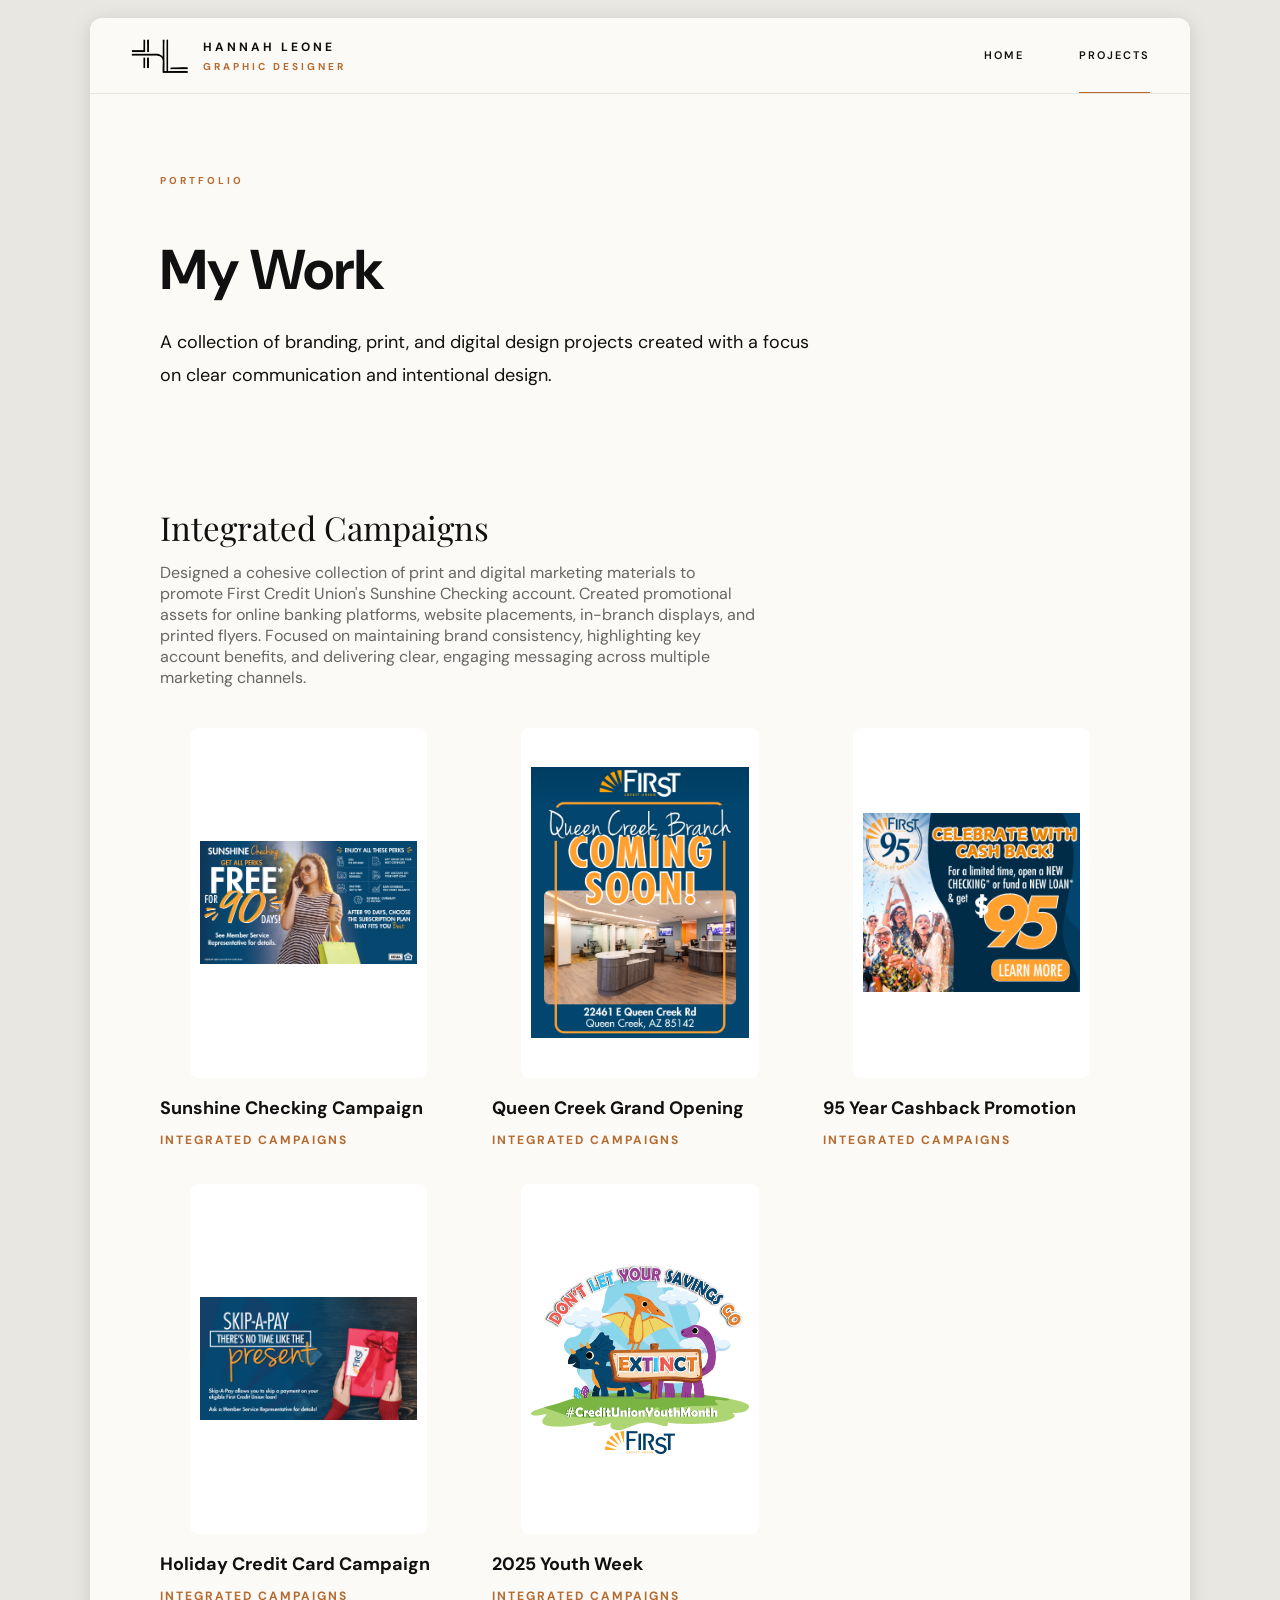
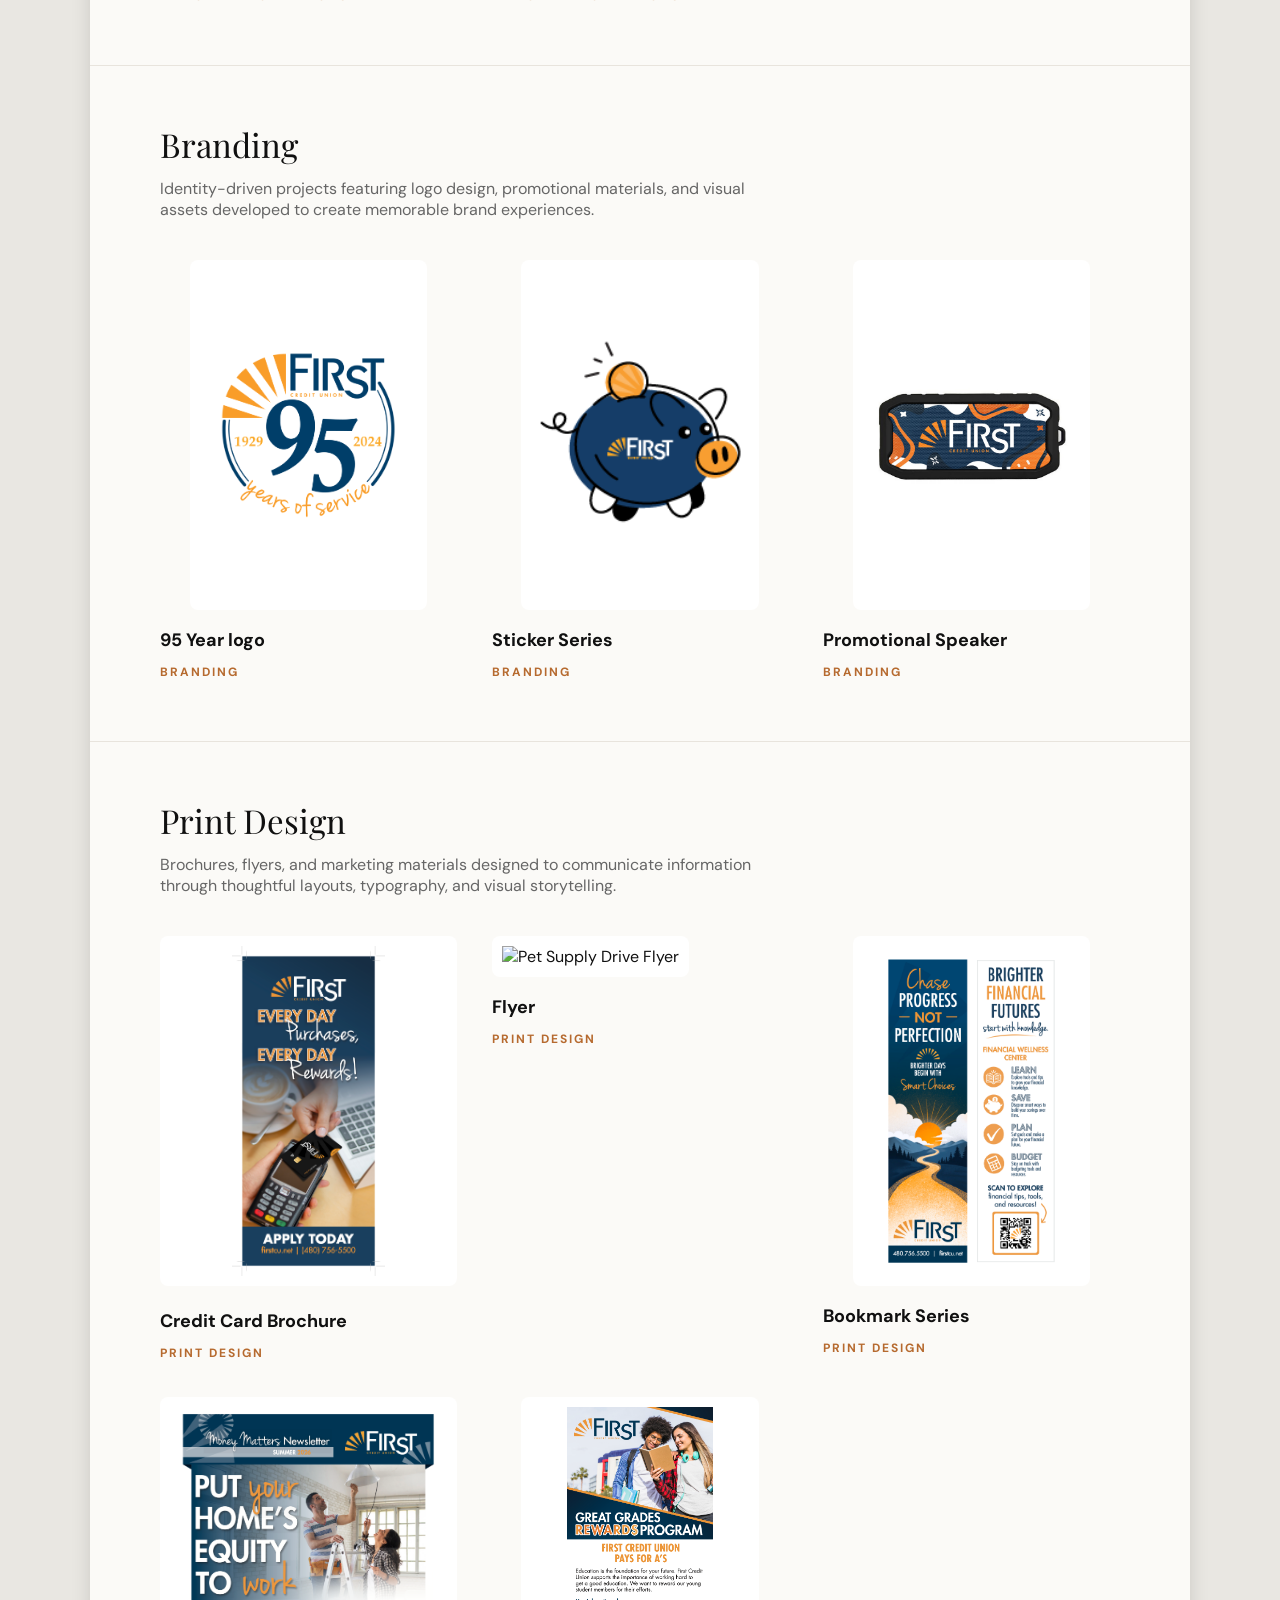
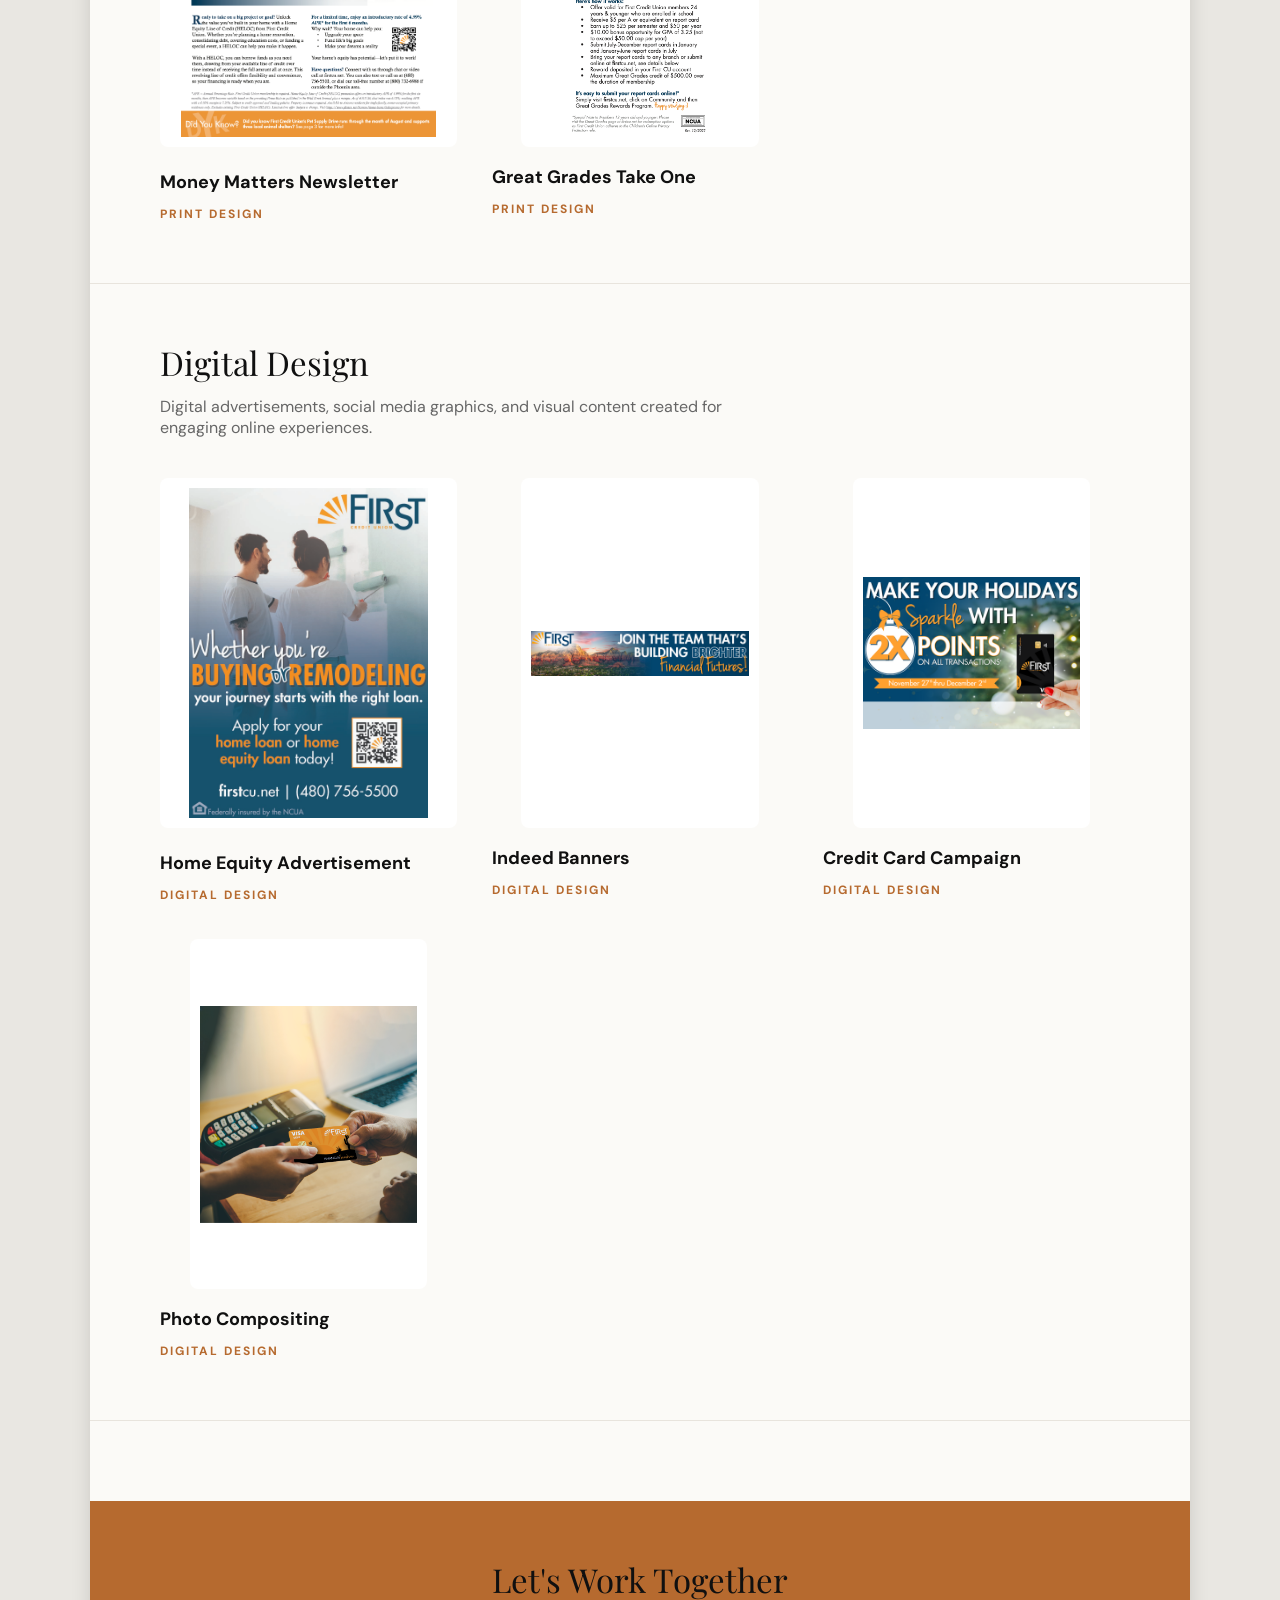
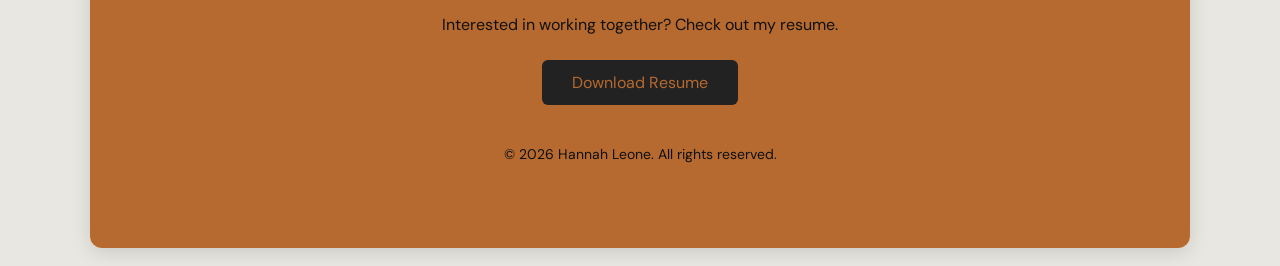
==== commit bd7602d8: "Update projects.html" ====
--- a/projects.html
+++ b/projects.html
@@ -75,7 +75,7 @@
         <h2>Integrated Campaigns</h2>
 
         <p>
-            A collection of creative campaigns showcasing cohesive digital and print designs that work together to bring marketing ideas to life across multiple platforms.
+           Designed a cohesive collection of print and digital marketing materials to promote First Credit Union's Sunshine Checking account. Created promotional assets for online banking platforms, website placements, in-branch displays, and printed flyers. Focused on maintaining brand consistency, highlighting key account benefits, and delivering clear, engaging messaging across multiple marketing channels.
         </p>
 
         <div class="gallery-grid">
--- a/styles.css
+++ b/styles.css
@@ -1,447 +1,501 @@
-/* ----- Design tokens and base styles ----- */
+
+/* ========================================
+   DESIGN TOKENS & BASE STYLES
+======================================== */
+
 :root {
-  --ink: #101010;
-  --paper: #fbfaf7;
-  --accent: #b66a2f;
-  --line: #e8e4dd;
-}
-
-* { box-sizing: border-box; }
-
-html { scroll-behavior: smooth; }
+    --ink: #101010;
+    --paper: #fbfaf7;
+    --accent: #b66a2f;
+    --line: #e8e4dd;
+}
+
+* {
+    box-sizing: border-box;
+}
+
+html {
+    scroll-behavior: smooth;
+}
 
 body {
-  margin: 0;
-  min-width: 320px;
-  color: var(--ink);
-  background: #e9e7e2;
-  font-family: "DM Sans", sans-serif;
-}
-
-/* ----- Page container ----- */
+    margin: 0;
+    min-width: 320px;
+    color: var(--ink);
+    background: #e9e7e2;
+    font-family: "DM Sans", sans-serif;
+}
+
+
+/* ========================================
+   PAGE CONTAINER
+======================================== */
+
 .site-shell {
-  max-width: 1100px;
-  margin: 18px auto;
-  overflow: hidden;
-  background: var(--paper);
-  border-radius: 12px;
-  box-shadow: 0 4px 19px #0002;
-}
-
-/* ----- Header and navigation ----- */
+    max-width: 1100px;
+    margin: 18px auto;
+    overflow: hidden;
+    background: var(--paper);
+    border-radius: 12px;
+    box-shadow: 0 4px 19px #0002;
+}
+
+
+/* ========================================
+   HEADER & NAVIGATION
+======================================== */
+
 .header {
-  display: flex;
-  align-items: center;
-  justify-content: space-between;
-  height: 76px;
-  padding: 0 40px;
-  border-bottom: 1px solid var(--line);
+    display: flex;
+    align-items: center;
+    justify-content: space-between;
+    height: 76px;
+    padding: 0 40px;
+    border-bottom: 1px solid var(--line);
 }
 
 .brand {
-  display: flex;
-  align-items: center;
-  gap: 13px;
-  color: var(--ink);
-  text-decoration: none;
+    display: flex;
+    align-items: center;
+    gap: 13px;
+    color: var(--ink);
+    text-decoration: none;
 }
 
 .logo-image {
-  display: block;
-  width: 60px;
-  height: 60px;
-  object-fit: contain;
+    display: block;
+    width: 60px;
+    height: 60px;
+    object-fit: contain;
 }
 
 .brand-copy {
-  display: grid;
-  gap: 5px;
-  letter-spacing: 3px;
-}
-
-.brand-copy strong { font-size: 12px; }
+    display: grid;
+    gap: 5px;
+    letter-spacing: 3px;
+}
+
+.brand-copy strong {
+    font-size: 12px;
+}
 
 .brand-copy small,
 .eyebrow,
 .role,
 .projects article p {
-  color: var(--accent);
-  font-size: 10px;
-  font-weight: 700;
-  letter-spacing: 3px;
-  text-transform: uppercase;
+    color: var(--accent);
+    font-size: 10px;
+    font-weight: 700;
+    letter-spacing: 3px;
+    text-transform: uppercase;
 }
 
 nav {
-  display: flex;
-  align-self: stretch;
-  align-items: center;
-  gap: 55px;
+    display: flex;
+    align-self: stretch;
+    align-items: center;
+    gap: 55px;
 }
 
 nav a {
-  display: flex;
-  align-items: center;
-  height: 100%;
-  color: var(--ink);
-  border-bottom: 1px solid transparent;
-  font-size: 11px;
-  font-weight: 600;
-  letter-spacing: 2px;
-  text-decoration: none;
-  text-transform: uppercase;
-}
-
-nav a.active { 
-  border-color: var(--accent); 
-}
-
-/* ----- Shared type and button styles ----- */
-.eyebrow { margin: 0 0 10px; }
+    display: flex;
+    align-items: center;
+    height: 100%;
+    color: var(--ink);
+    border-bottom: 1px solid transparent;
+    font-size: 11px;
+    font-weight: 600;
+    letter-spacing: 2px;
+    text-decoration: none;
+    text-transform: uppercase;
+}
+
+nav a.active {
+    border-color: var(--accent);
+}
+
+
+/* ========================================
+   SHARED TYPOGRAPHY & BUTTONS
+======================================== */
+
+.eyebrow {
+    margin: 0 0 10px;
+}
 
 .hero h1,
 h2 {
-  margin: 0;
-  font: 400 33px/1.1 "Playfair Display", serif;
+    margin: 0;
+    font: 400 33px/1.1 "Playfair Display", serif;
 }
 
 .button {
-  display: inline-flex;
-  align-items: center;
-  justify-content: center;
-  gap: 20px;
-  min-height: 33px;
-  padding: 0 15px;
-  font-size: 10px;
-  font-weight: 700;
-  letter-spacing: 2px;
-  text-decoration: none;
-  text-transform: uppercase;
+    display: inline-flex;
+    align-items: center;
+    justify-content: center;
+    gap: 20px;
+    min-height: 33px;
+    padding: 0 15px;
+    font-size: 10px;
+    font-weight: 700;
+    letter-spacing: 2px;
+    text-decoration: none;
+    text-transform: uppercase;
 }
 
 .button span {
-  color: var(--accent);
-  font-size: 18px;
-  line-height: 0;
-}
-
-.button-dark { background: var(--ink); color: white; }
-.button-outline { color: var(--ink); border: 1px solid #777; }
-.centered { text-align: center; }
-
-/* ----- Hero ----- */
+    color: var(--accent);
+    font-size: 18px;
+    line-height: 0;
+}
+
+.button-dark {
+    background: var(--ink);
+    color: white;
+}
+
+.button-outline {
+    color: var(--ink);
+    border: 1px solid #777;
+}
+
+.centered {
+    text-align: center;
+}
+
+
+/* ========================================
+   HOMEPAGE — HERO SECTION
+======================================== */
+
 .hero {
-  display: grid;
-  grid-template-columns: 51% 49%;
-  min-height: 369px;
-}
-
-.hero-copy { padding: 45px 78px; }
+    display: grid;
+    grid-template-columns: 51% 49%;
+    min-height: 369px;
+}
+
+.hero-copy {
+    padding: 45px 78px;
+}
 
 .hero h1 {
-  font-size: 52px;
-  letter-spacing: -2px;
-}
-
-.role { margin: 12px 0 19px; }
+    font-size: 52px;
+    letter-spacing: -2px;
+}
+
+.role {
+    margin: 12px 0 19px;
+}
 
 .intro {
-  max-width: 295px;
-  margin: 0 0 20px;
-  font-size: 14px;
-  line-height: 1.6;
+    max-width: 295px;
+    margin: 0 0 20px;
+    font-size: 14px;
+    line-height: 1.6;
 }
 
 .socials {
-  display: flex;
-  align-items: center;
-  gap: 20px;
-  margin-top: 25px;
+    display: flex;
+    align-items: center;
+    gap: 20px;
+    margin-top: 25px;
 }
 
 .socials a {
-  color: var(--ink);
-  font-size: 19px;
-  font-weight: 700;
-  text-decoration: none;
+    color: var(--ink);
+    font-size: 19px;
+    font-weight: 700;
+    text-decoration: none;
 }
 
 .hero-image {
-  background-color: var(--paper);
-  background-image: url("assets/Headshot.png");
-  background-position: center;
-  background-repeat: no-repeat;
-  background-size: auto 90%;
-  border-radius: 24px;
-}
-
-/* ----- Skills ----- */
+    background-color: var(--paper);
+    background-image: url("assets/Headshot.png");
+    background-position: center;
+    background-repeat: no-repeat;
+    background-size: auto 90%;
+    border-radius: 24px;
+}
+
+
+/* ========================================
+   HOMEPAGE — SKILLS SECTION
+======================================== */
+
 .skills {
-  display: grid;
-  grid-template-columns: 1.35fr 1.7fr 1.7fr 1.7fr;
-  min-height: 120px;
-  padding: 24px 68px;
-  border-top: 1px solid var(--line);
-  border-bottom: 1px solid var(--line);
-}
-
-.skills-intro { padding-right: 36px; }
-.skills h2 { font-size: 26px; }
+    display: grid;
+    grid-template-columns: 1.35fr 1.7fr 1.7fr 1.7fr;
+    min-height: 120px;
+    padding: 24px 68px;
+    border-top: 1px solid var(--line);
+    border-bottom: 1px solid var(--line);
+}
+
+.skills-intro {
+    padding-right: 36px;
+}
+
+.skills h2 {
+    font-size: 26px;
+}
 
 .skills-intro > p:not(.eyebrow) {
-  max-width: 150px;
-  font-size: 10px;
-  line-height: 1.45;
-}
-
-.skills-intro .button { margin-top: 3px; }
+    max-width: 150px;
+    font-size: 10px;
+    line-height: 1.45;
+}
+
+.skills-intro .button {
+    margin-top: 3px;
+}
 
 .skill-group {
-  padding: 3px 28px;
-  border-left: 1px solid var(--line);
+    padding: 3px 28px;
+    border-left: 1px solid var(--line);
 }
 
 .skill-group h3 {
-  margin: 0 0 18px;
-  font-size: 9px;
-  letter-spacing: 1px;
-  text-align: center;
-  text-transform: uppercase;
+    margin: 0 0 18px;
+    font-size: 9px;
+    letter-spacing: 1px;
+    text-align: center;
+    text-transform: uppercase;
 }
 
 .skill-list {
-  display: flex;
-  justify-content: space-between;
-  gap: 12px;
+    display: flex;
+    justify-content: space-between;
+    gap: 12px;
 }
 
 .skill-list div {
-  font-size: 9px;
-  text-align: center;
-  white-space: nowrawra;
+    font-size: 9px;
+    text-align: center;
+    white-space: nowrawra;
 }
 
 .skill-list b {
-  display: grid;
-  place-items: center;
-  width: 45px;
-  height: 45px;
-  margin: auto auto 7px;
-  border: 1px solid #aaa;
-  border-radius: 5px;
-  font-size: 22px;
+    display: grid;
+    place-items: center;
+    width: 45px;
+    height: 45px;
+    margin: auto auto 7px;
+    border: 1px solid #aaa;
+    border-radius: 5px;
+    font-size: 22px;
 }
 
 .skill-list .wp {
-  border-radius: 50%;
-  font-family: Georgia, serif;
-}
-
-.skill-list .figma { font-size: 30px; font-weight: 400; }
-
-/* ----- Featured projects ----- */
-.projects { padding: 18px 68px 11px; }
-.projects h2 { font-size: 26px; }
-.projects .eyebrow { margin-bottom: 2px; }
+    border-radius: 50%;
+    font-family: Georgia, serif;
+}
+
+.skill-list .figma {
+    font-size: 30px;
+    font-weight: 400;
+}
+
+
+/* ========================================
+   HOMEPAGE — FEATURED PROJECTS
+======================================== */
+
+.projects {
+    padding: 18px 68px 11px;
+}
+
+.projects h2 {
+    font-size: 26px;
+}
+
+.projects .eyebrow {
+    margin-bottom: 2px;
+}
 
 .filters {
-  display: flex;
-  justify-content: center;
-  gap: 39px;
-  margin: 7px 0 18px;
+    display: flex;
+    justify-content: center;
+    gap: 39px;
+    margin: 7px 0 18px;
 }
 
 .filters a {
-  padding-bottom: 5px;
-  color: var(--ink);
-  border-bottom: 1px solid transparent;
-  font-size: 9px;
-  font-weight: 700;
-  letter-spacing: 1.5px;
-  text-decoration: none;
-  text-transform: uppercase;
-}
-
-.filters .selected { color: var(--accent); border-color: var(--accent); }
+    padding-bottom: 5px;
+    color: var(--ink);
+    border-bottom: 1px solid transparent;
+    font-size: 9px;
+    font-weight: 700;
+    letter-spacing: 1.5px;
+    text-decoration: none;
+    text-transform: uppercase;
+}
+
+.filters .selected {
+    color: var(--accent);
+    border-color: var(--accent);
+}
 
 .project-grid {
-  display: grid;
-  grid-template-columns: repeat(3, 1fr);
-  gap: 25px;
-  margin-top: 35px;
+    display: grid;
+    grid-template-columns: repeat(3, 1fr);
+    gap: 25px;
+    margin-top: 35px;
 }
 
 .project-grid img {
-  height: 300px;
-  width: 100%;
-  object-fit: contain;
-  background-color: white;
-  border-radius: 8px;
+    height: 300px;
+    width: 100%;
+    object-fit: contain;
+    background-color: white;
+    border-radius: 8px;
 }
 
 .projects article h3 {
-  margin: 8px 0 4px;
-  font-size: 12px;
-  font-weight: 500;
-}
-
-.projects article p { margin: 0; font-size: 8px; letter-spacing: 1.5px; }
+    margin: 8px 0 4px;
+    font-size: 12px;
+    font-weight: 500;
+}
+
+.projects article p {
+    margin: 0;
+    font-size: 8px;
+    letter-spacing: 1.5px;
+}
 
 .projects-button {
-  display: flex;
-  justify-content: center;
-  width: 100%;
-  margin-top: 35px;
-}
+    display: flex;
+    justify-content: center;
+    width: 100%;
+    margin-top: 35px;
+}
+
 .all-projects {
-  width: max-content;
-}
-
+    width: max-content;
+}
 
 .project-card {
-  display: block;
-  color: inherit;
-  text-decoration: none;
+    display: block;
+    color: inherit;
+    text-decoration: none;
 }
 
 .project-card:hover img {
-  opacity: 0.8;
-}
-
+    opacity: 0.8;
+}
 
 .project-category h2 {
-  margin-bottom: 35px;
+    margin-bottom: 35px;
 }
 
 .project-card {
-  transition: transform .3s ease;
+    transition: transform .3s ease;
 }
 
 .project-card:hover {
-  transform: translateY(-6px);
+    transform: translateY(-6px);
 }
 
 .branding-image {
-  padding: 35px;
-  object-fit: contain;
-}
-
-/*-- Project Page --*/
+    padding: 35px;
+    object-fit: contain;
+}
+
+
+/* ========================================
+   PROJECT PAGE — GENERAL STYLES
+======================================== */
 
 .project-category h2 {
     margin-bottom: 30px;
 }
 
 .project-page {
-  padding: 60px 70px;
-}
-
-/* ===========================
-      PROJECT GALLERY PAGE
-=========================== */
-
-.gallery-hero{
-
-    padding:80px 70px 40px;
-
-}
-
-.gallery-hero h1{
-
-    font-size:56px;
-    margin-bottom:20px;
-
-}
-
-.gallery-intro{
-
-    max-width:650px;
-    font-size:18px;
-    line-height:1.8;
-
-}
-
-.project-category{
-
-    padding:60px 70px;
-
-}
-
-.project-category:not(:last-child){
-
-    border-bottom:1px solid var(--line);
-
-}
-
-.project-category h2{
-
-    margin-bottom:10px;
-
-}
-
-.project-category p{
-
-    max-width:600px;
-    margin-bottom:40px;
-
-    color:#666;
-
-}
-
-.gallery-grid{
-
-    display:grid;
-
-    grid-template-columns:repeat(3,1fr);
-
-    gap:35px;
-
-}
-
-.gallery-card{
-
-    cursor:pointer;
-
-    transition:.3s;
-
-}
-
-.gallery-card:hover{
-
-    transform:translateY(-8px);
-
+    padding: 60px 70px;
+}
+
+
+/* ========================================
+   PROJECT PAGE — GALLERY HEADER
+======================================== */
+
+.gallery-hero {
+    padding: 80px 70px 40px;
+}
+
+.gallery-hero h1 {
+    font-size: 56px;
+    margin-bottom: 20px;
+}
+
+.gallery-intro {
+    max-width: 650px;
+    font-size: 18px;
+    line-height: 1.8;
+}
+
+
+/* ========================================
+   PROJECT PAGE — CATEGORY SECTIONS
+======================================== */
+
+.project-category {
+    padding: 60px 70px;
+}
+
+.project-category:not(:last-child) {
+    border-bottom: 1px solid var(--line);
+}
+
+.project-category h2 {
+    margin-bottom: 10px;
+}
+
+.project-category p {
+    max-width: 600px;
+    margin-bottom: 40px;
+    color: #666;
+}
+
+
+/* ========================================
+   PROJECT PAGE — GALLERY GRID & CARDS
+======================================== */
+
+.gallery-grid {
+    display: grid;
+    grid-template-columns: repeat(3, 1fr);
+    gap: 35px;
+}
+
+.gallery-card {
+    cursor: pointer;
+    transition: .3s;
+}
+
+.gallery-card:hover {
+    transform: translateY(-8px);
 }
 
 .gallery-card img {
-    width:100%;
-    height:350px;
-    object-fit:contain;
-    background:white;
-    border-radius:8px;
-    padding:10px;
-}
-
-
-.gallery-card h3{
-
-    margin:18px 0 8px;
-
-    font-size:18px;
-
-}
-
-.gallery-card span{
-
-    color:var(--accent);
-
-    text-transform:uppercase;
-
-    letter-spacing:2px;
-
-    font-size:12px;
-
-    font-weight:700;
-
+    width: 100%;
+    height: 350px;
+    object-fit: contain;
+    background: white;
+    border-radius: 8px;
+    padding: 10px;
+}
+
+.gallery-card h3 {
+    margin: 18px 0 8px;
+    font-size: 18px;
+}
+
+.gallery-card span {
+    color: var(--accent);
+    text-transform: uppercase;
+    letter-spacing: 2px;
+    font-size: 12px;
+    font-weight: 700;
 }
 
 .branding-image {
@@ -451,250 +505,339 @@
 }
 
 
-
-
-/* ===================
-      MODAL
-=================== */
-
-.modal{
-
-    display:none;
-
-    position:fixed;
-
-    inset:0;
-
-    background:rgba(0,0,0,.75);
-
-    justify-content:center;
-
-    align-items:center;
-
-    padding:40px;
-
-    z-index:999;
-
-}
-
-.modal.show{
-
-    display:flex;
-
-}
-
-.modal-content{
-
-    background:white;
-
-    width:900px;
-
-    max-width:95%;
-
-    border-radius:12px;
-
-    padding:40px;
-
-    position:relative;
-
+/* ========================================
+   PROJECT PAGE — IMAGE MODAL
+======================================== */
+
+.modal {
+    display: none;
+    position: fixed;
+    inset: 0;
+    background: rgba(0,0,0,.75);
+    justify-content: center;
+    align-items: center;
+    padding: 40px;
+    z-index: 999;
+}
+
+.modal.show {
+    display: flex;
+}
+
+.modal-content {
+    background: white;
+    width: 900px;
+    max-width: 95%;
+    border-radius: 12px;
+    padding: 40px;
+    position: relative;
 }
 
 .modal-image-wrapper {
-    display:flex;
-    align-items:center;
-    justify-content:center;
-    gap:30px;
-    width:100%;
-    margin-bottom:25px;
+    display: flex;
+    align-items: center;
+    justify-content: center;
+    gap: 30px;
+    width: 100%;
+    margin-bottom: 25px;
 }
 
 .modal-image-wrapper img {
-    width:auto !important;
-    max-width:75% !important;
-    max-height:500px !important;
-    object-fit:contain;
-    display:block;
+    width: auto !important;
+    max-width: 75% !important;
+    max-height: 500px !important;
+    object-fit: contain;
+    display: block;
 }
 
 .modal-image-wrapper button {
-    background:white;
-    border:1px solid var(--line);
-    width:45px;
-    height:45px;
-    border-radius:50%;
-    font-size:28px;
-    cursor:pointer;
-    display:flex;
-    align-items:center;
-    justify-content:center;
-    line-height:1;
-    transition:.2s;
+    background: white;
+    border: 1px solid var(--line);
+    width: 45px;
+    height: 45px;
+    border-radius: 50%;
+    font-size: 28px;
+    cursor: pointer;
+    display: flex;
+    align-items: center;
+    justify-content: center;
+    line-height: 1;
+    transition: .2s;
 }
 
 .modal-image-wrapper button:hover {
-    color:var(--accent);
-    border-color:var(--accent);
-}
-
-.modal-category{
-
-    color:var(--accent);
-
-    text-transform:uppercase;
-
-    letter-spacing:2px;
-
-    font-size:12px;
-
-    font-weight:bold;
-
-}
-
-.close{
-
-    position:absolute;
-
-    top:20px;
-
-    right:25px;
-
-    font-size:36px;
-
-    cursor:pointer;
-
-}
-
+    color: var(--accent);
+    border-color: var(--accent);
+}
+
+.modal-category {
+    color: var(--accent);
+    text-transform: uppercase;
+    letter-spacing: 2px;
+    font-size: 12px;
+    font-weight: bold;
+}
+
+.close {
+    position: absolute;
+    top: 20px;
+    right: 25px;
+    font-size: 36px;
+    cursor: pointer;
+}
+
+
+/* ========================================
+   RESUME SECTION & FOOTER
+======================================== */
 
 .resume-section {
-  text-align: center;
-  padding: 60px 20px;
-  margin-top: 80px;
-  background-color: #b66a2f
+    text-align: center;
+    padding: 60px 20px;
+    margin-top: 80px;
+    background-color: #b66a2f
 }
 
 .resume-section h2 {
-  margin-bottom: 15px;
+    margin-bottom: 15px;
 }
 
 .resume-section p {
-  margin-bottom: 25px;
+    margin-bottom: 25px;
 }
 
 .resume-button {
-  display: inline-block;
-  padding: 12px 30px;
-  text-decoration: none;
-  background-color: #222;
-  transition: 0.3s ease;
-  color: #b66a2f;
-  border-radius: 6px;
+    display: inline-block;
+    padding: 12px 30px;
+    text-decoration: none;
+    background-color: #222;
+    transition: 0.3s ease;
+    color: #b66a2f;
+    border-radius: 6px;
 }
 
 .resume-button:hover {
-  background-color: #222;
-  color: white;
+    background-color: #222;
+    color: white;
 }
 
 .copyright {
-  margin-top: 40px;
-  font-size: 14px;
-}
-
-
-@media (max-width:900px){
-
-.gallery-grid{
-
-grid-template-columns:repeat(2,1fr);
-
-}
-
-}
-
-@media (max-width:650px){
-
-.gallery-grid{
-
-grid-template-columns:1fr;
-
-}
-
-.gallery-hero,
-.project-category{
-
-padding:40px 30px;
-
-}
-
-.gallery-hero h1{
-
-font-size:42px;
-
-}
-
-}
-
-/* ----- Resume call-to-action ----- */
+    margin-top: 40px;
+    font-size: 14px;
+}
+
+
+/* ========================================
+   PROJECT GALLERY — TABLET RESPONSIVENESS
+======================================== */
+
+@media (max-width: 900px) {
+
+    .gallery-grid {
+        grid-template-columns: repeat(2, 1fr);
+    }
+
+}
+
+
+/* ========================================
+   PROJECT GALLERY — MOBILE RESPONSIVENESS
+======================================== */
+
+@media (max-width: 650px) {
+
+    .gallery-grid {
+        grid-template-columns: 1fr;
+    }
+
+    .gallery-hero,
+    .project-category {
+        padding: 40px 30px;
+    }
+
+    .gallery-hero h1 {
+        font-size: 42px;
+    }
+
+}
+
+
+/* ========================================
+   ADDITIONAL RESUME CALL-TO-ACTION STYLES
+======================================== */
+
 .resume {
-  display: flex;
-  align-items: center;
-  justify-content: space-between;
-  gap: 48px;
-  padding: 42px 68px;
-  color: #fff;
-  background: #292825;
-}
-
-.resume h2 { font-size: 30px; }
-.resume .eyebrow { margin-bottom: 8px; }
-.resume-action { max-width: 330px; }
+    display: flex;
+    align-items: center;
+    justify-content: space-between;
+    gap: 48px;
+    padding: 42px 68px;
+    color: #fff;
+    background: #292825;
+}
+
+.resume h2 {
+    font-size: 30px;
+}
+
+.resume .eyebrow {
+    margin-bottom: 8px;
+}
+
+.resume-action {
+    max-width: 330px;
+}
 
 .resume-action p {
-  margin: 0 0 18px;
-  color: #e5e2dc;
-  font-size: 13px;
-  line-height: 1.55;
-}
-
-.resume .button { color: var(--ink); background: #fff; }
-.resume .button span { color: var(--accent); }
-
-/* ----- Tablet ----- */
+    margin: 0 0 18px;
+    color: #e5e2dc;
+    font-size: 13px;
+    line-height: 1.55;
+}
+
+.resume .button {
+    color: var(--ink);
+    background: #fff;
+}
+
+.resume .button span {
+    color: var(--accent);
+}
+
+
+/* ========================================
+   SITE-WIDE — TABLET RESPONSIVENESS
+======================================== */
+
 @media (max-width: 820px) {
-  .site-shell { margin: 0; border-radius: 0; }
-  .header { padding: 0 24px; }
-  .header nav { gap: 16px; }
-  .hero-copy { padding: 40px; }
-  .skills, .projects, .resume { padding-right: 30px; padding-left: 30px; }
-  .skills { grid-template-columns: 1fr 1fr; gap: 25px; }
-  .skills-intro { grid-row: span 2; }
-  .skill-group { padding-left: 20px; }
-  .filters { gap: 18px; }
-  .project-grid { grid-template-columns: repeat(2, 1fr); }
-}
-
-/* ----- Mobile ----- */
+
+    .site-shell {
+        margin: 0;
+        border-radius: 0;
+    }
+
+    .header {
+        padding: 0 24px;
+    }
+
+    .header nav {
+        gap: 16px;
+    }
+
+    .hero-copy {
+        padding: 40px;
+    }
+
+    .skills,
+    .projects,
+    .resume {
+        padding-right: 30px;
+        padding-left: 30px;
+    }
+
+    .skills {
+        grid-template-columns: 1fr 1fr;
+        gap: 25px;
+    }
+
+    .skills-intro {
+        grid-row: span 2;
+    }
+
+    .skill-group {
+        padding-left: 20px;
+    }
+
+    .filters {
+        gap: 18px;
+    }
+
+    .project-grid {
+        grid-template-columns: repeat(2, 1fr);
+    }
+
+}
+
+
+/* ========================================
+   SITE-WIDE — MOBILE RESPONSIVENESS
+======================================== */
+
 @media (max-width: 600px) {
-  .header { align-items: flex-start; height: auto; padding: 20px 22px; }
-  .header nav { display: none; }
-  .hero { grid-template-columns: 1fr; }
-  .hero-copy { padding: 45px 30px; }
-  .hero h1 { font-size: 44px; }
-  .hero-image { min-height: 260px; }
-  .skills { grid-template-columns: 1fr; padding: 32px 30px; }
-  .skills-intro { grid-row: auto; }
-  .skill-group { padding: 20px 0 0; border-top: 1px solid var(--line); border-left: 0; }
-  .project-grid { grid-template-columns: 1fr; }
-  .project-grid img { height: 230px; }
-  .filters { flex-wrap: wrap; gap: 12px 18px; }
-  .projects, .resume { padding: 30px; }
-  .resume { display: block; }
-  .resume-action { margin-top: 22px; }
-}
-
-
-
-
-
-
-
+
+    .header {
+        align-items: flex-start;
+        height: auto;
+        padding: 20px 22px;
+    }
+
+    .header nav {
+        display: none;
+    }
+
+    .hero {
+        grid-template-columns: 1fr;
+    }
+
+    .hero-copy {
+        padding: 45px 30px;
+    }
+
+    .hero h1 {
+        font-size: 44px;
+    }
+
+    .hero-image {
+        min-height: 260px;
+    }
+
+    .skills {
+        grid-template-columns: 1fr;
+        padding: 32px 30px;
+    }
+
+    .skills-intro {
+        grid-row: auto;
+    }
+
+    .skill-group {
+        padding: 20px 0 0;
+        border-top: 1px solid var(--line);
+        border-left: 0;
+    }
+
+    .project-grid {
+        grid-template-columns: 1fr;
+    }
+
+    .project-grid img {
+        height: 230px;
+    }
+
+    .filters {
+        flex-wrap: wrap;
+        gap: 12px 18px;
+    }
+
+    .projects,
+    .resume {
+        padding: 30px;
+    }
+
+    .resume {
+        display: block;
+    }
+
+    .resume-action {
+        margin-top: 22px;
+    }
+
+}
+
+
+
+
+
+
+
+
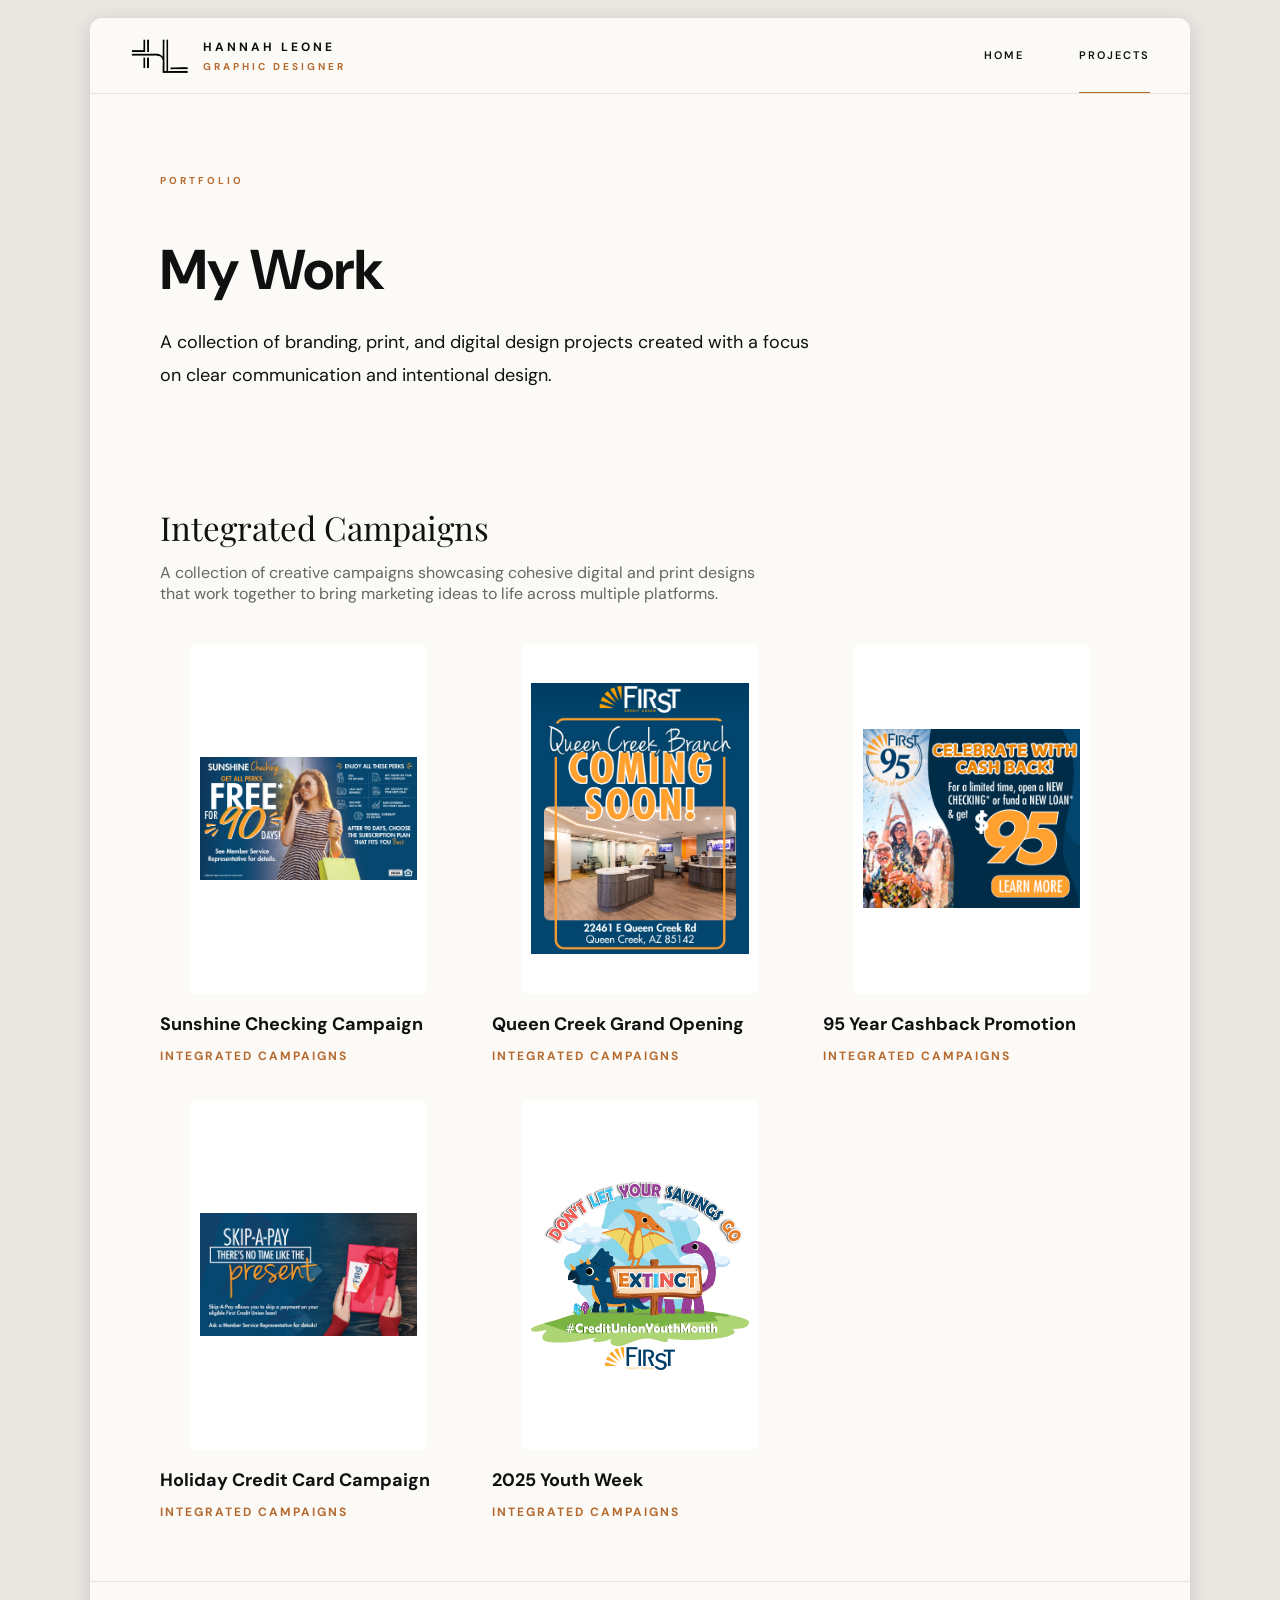
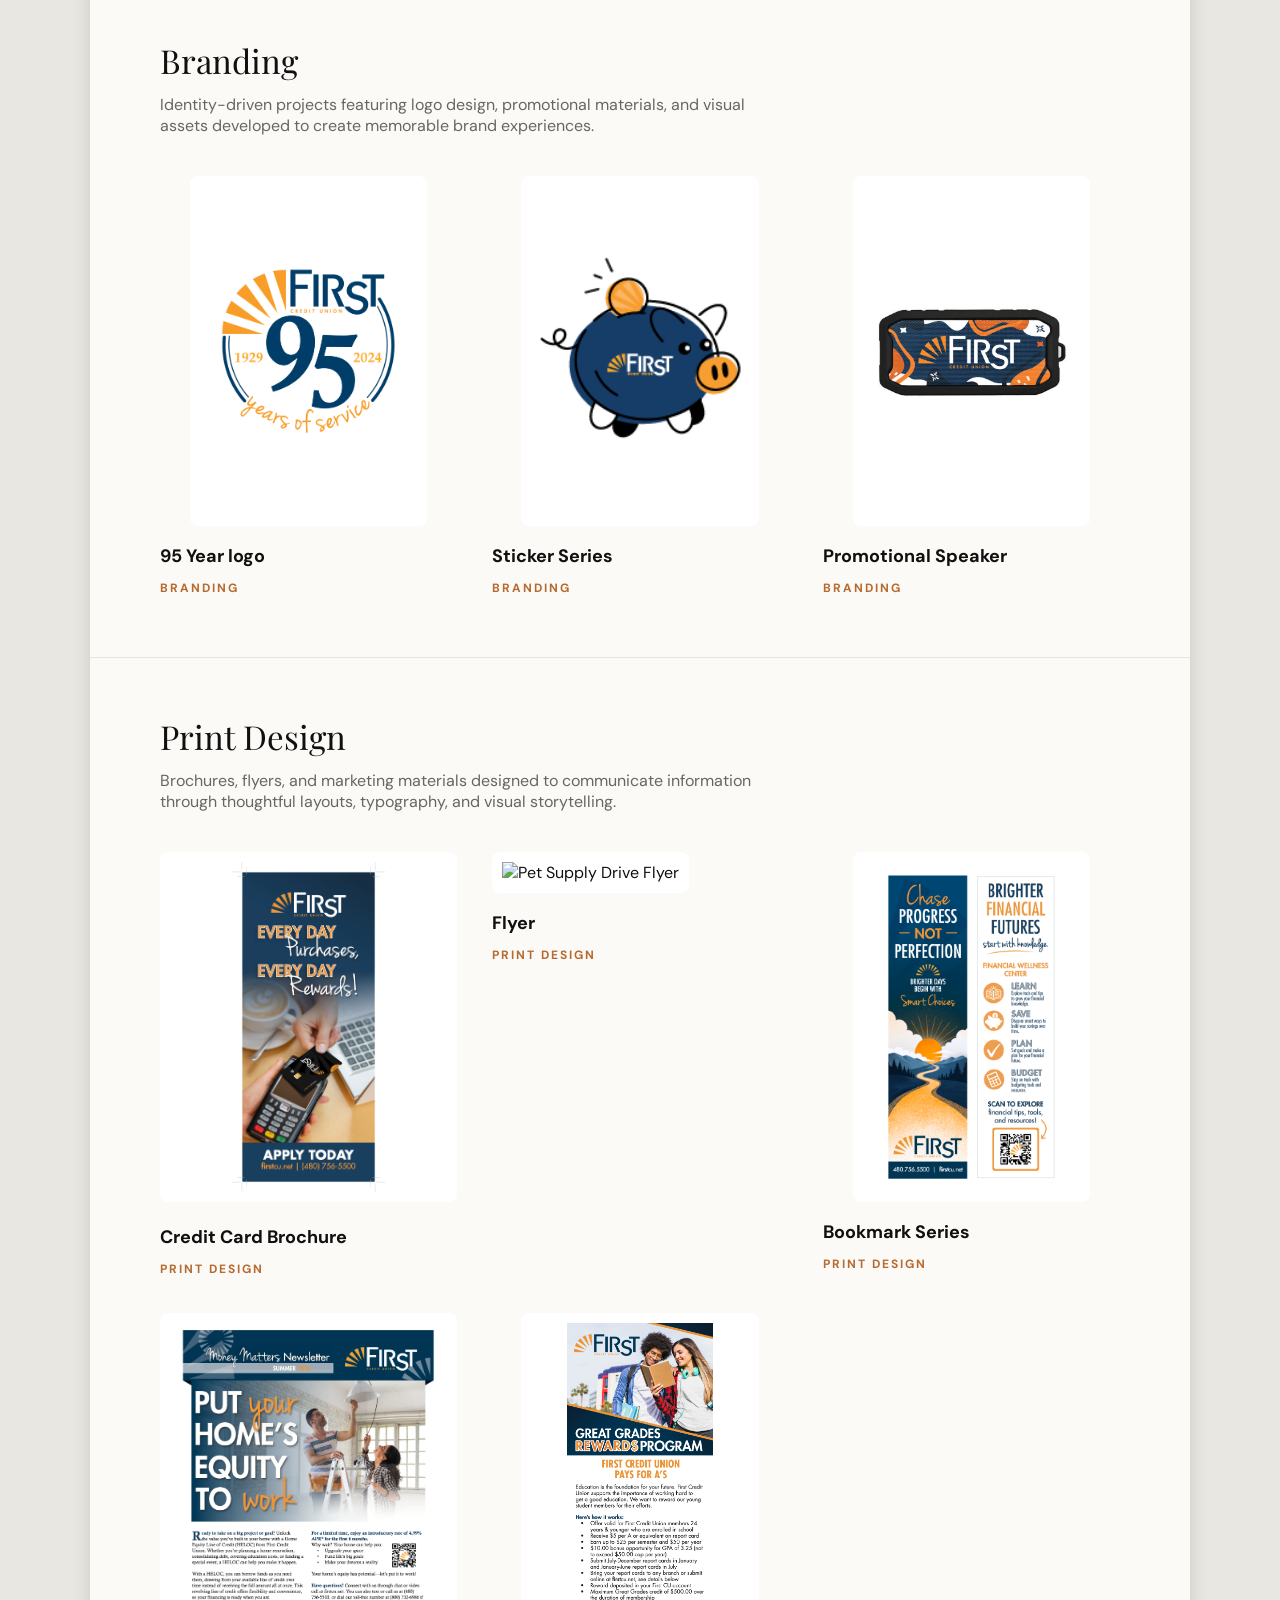
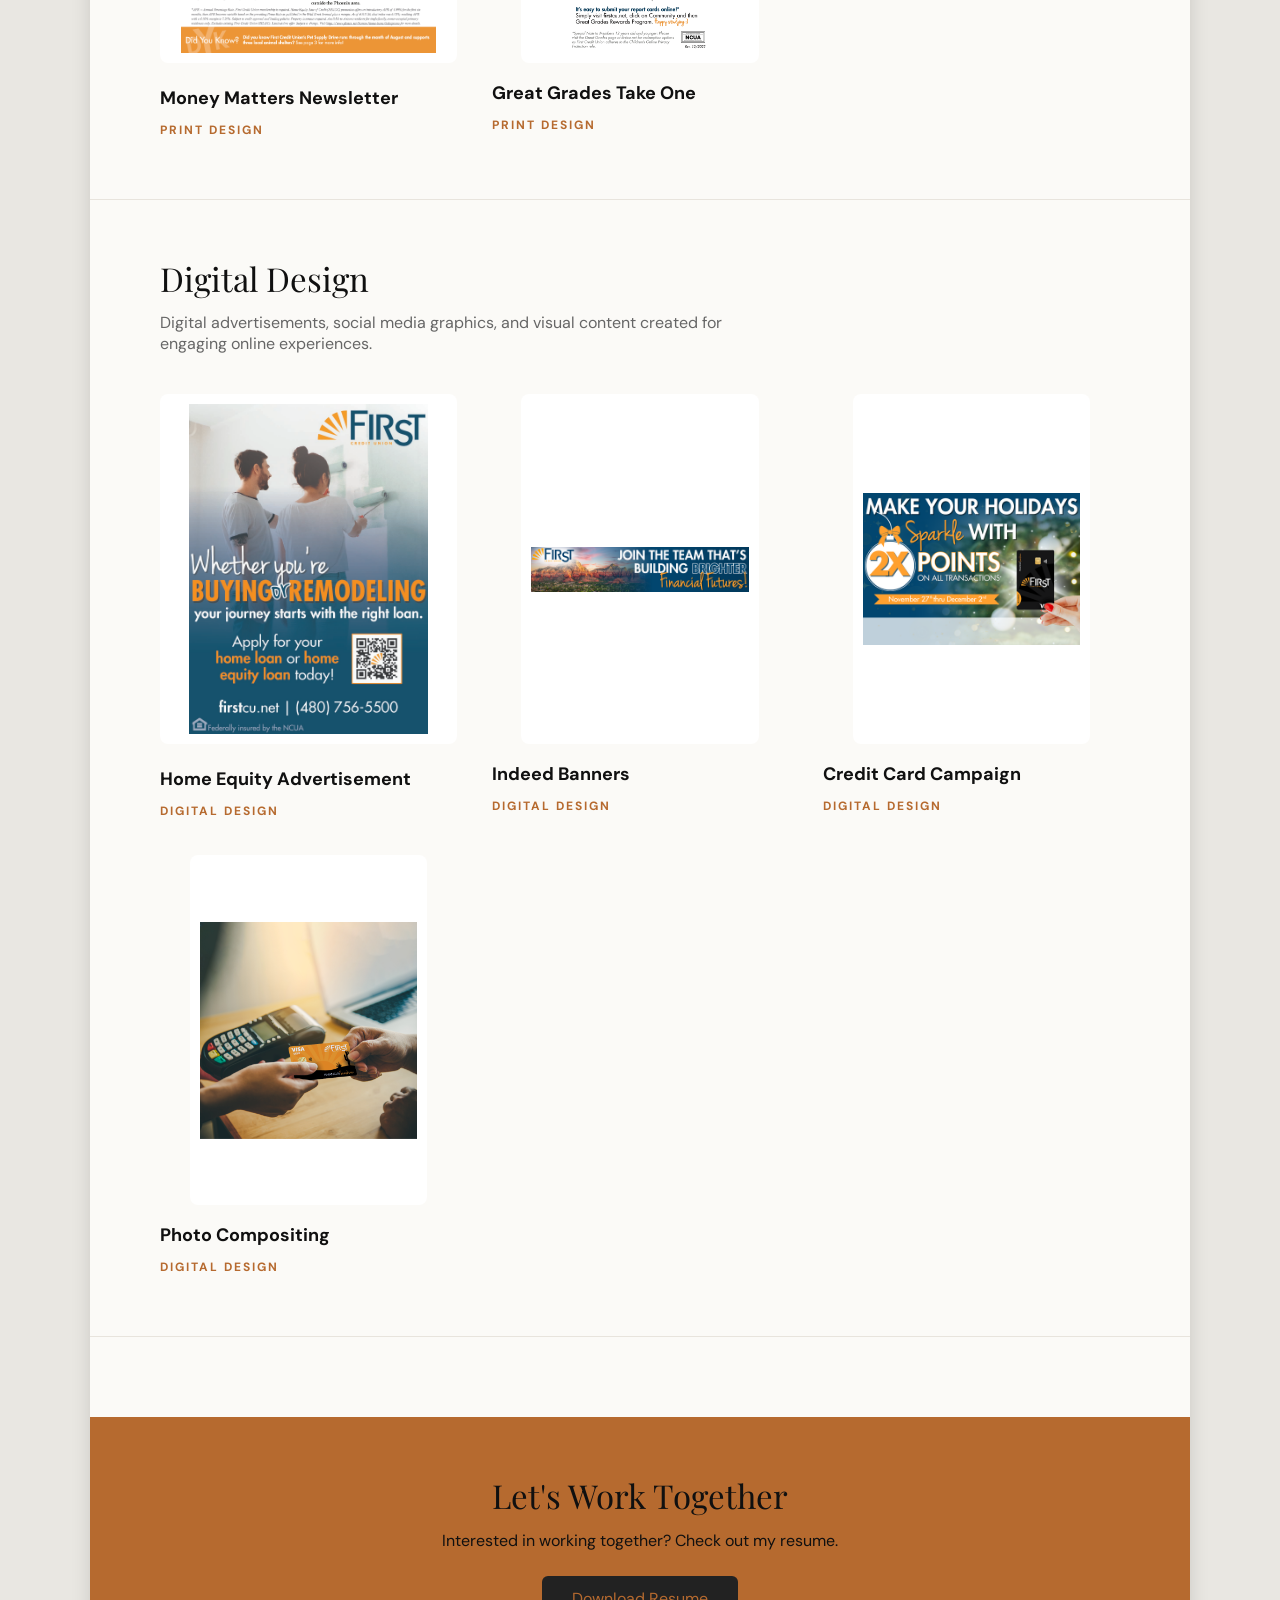
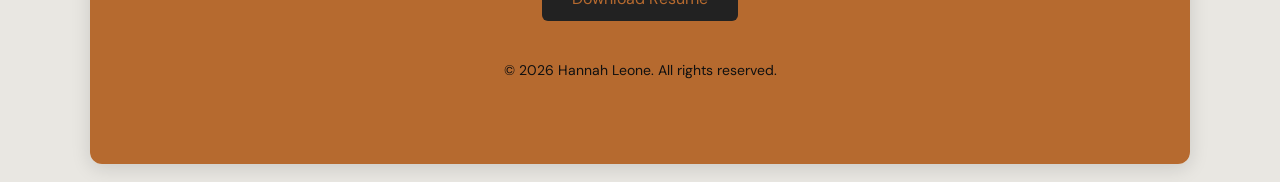
==== commit 5cbfa522: "Update projects.html" ====
--- a/projects.html
+++ b/projects.html
@@ -75,7 +75,7 @@
         <h2>Integrated Campaigns</h2>
 
         <p>
-           Designed a cohesive collection of print and digital marketing materials to promote First Credit Union's Sunshine Checking account. Created promotional assets for online banking platforms, website placements, in-branch displays, and printed flyers. Focused on maintaining brand consistency, highlighting key account benefits, and delivering clear, engaging messaging across multiple marketing channels.
+          A collection of creative campaigns showcasing cohesive digital and print designs that work together to bring marketing ideas to life across multiple platforms.
         </p>
 
         <div class="gallery-grid">
@@ -88,7 +88,7 @@
                 data-title="Sunshine Checking Campaign"
                 data-category="Integrated Campaigns"
                 data-images="assets/Teller Tower.png,assets/Q2 Sidebar 2.png,assets/Q2 ACCT Tile 2.png,assets/Q2 Top Banner 2.png,assets/Website Popup.png,assets/Sunshine Checking Flyer.png"
-                data-description="Created branded digital banners for First Credit Union’s Indeed presence, combining typography, imagery, and layout design to create engaging recruitment content that connects with potential applicants.">
+                data-description="Designed a cohesive collection of print and digtal marketing materials to promote First Credit Union's Sunshine Checking account. Created promotional assets for online banking platforms, website placements, in-branch displays, and printed flyres. Focused on maintaining brand consistency, highlighting key account benefits, and delivering clear, engaging messages across multiple marketing channels.">
 
                 <img class="branding-image"
                      src="assets/Teller Tower.png"
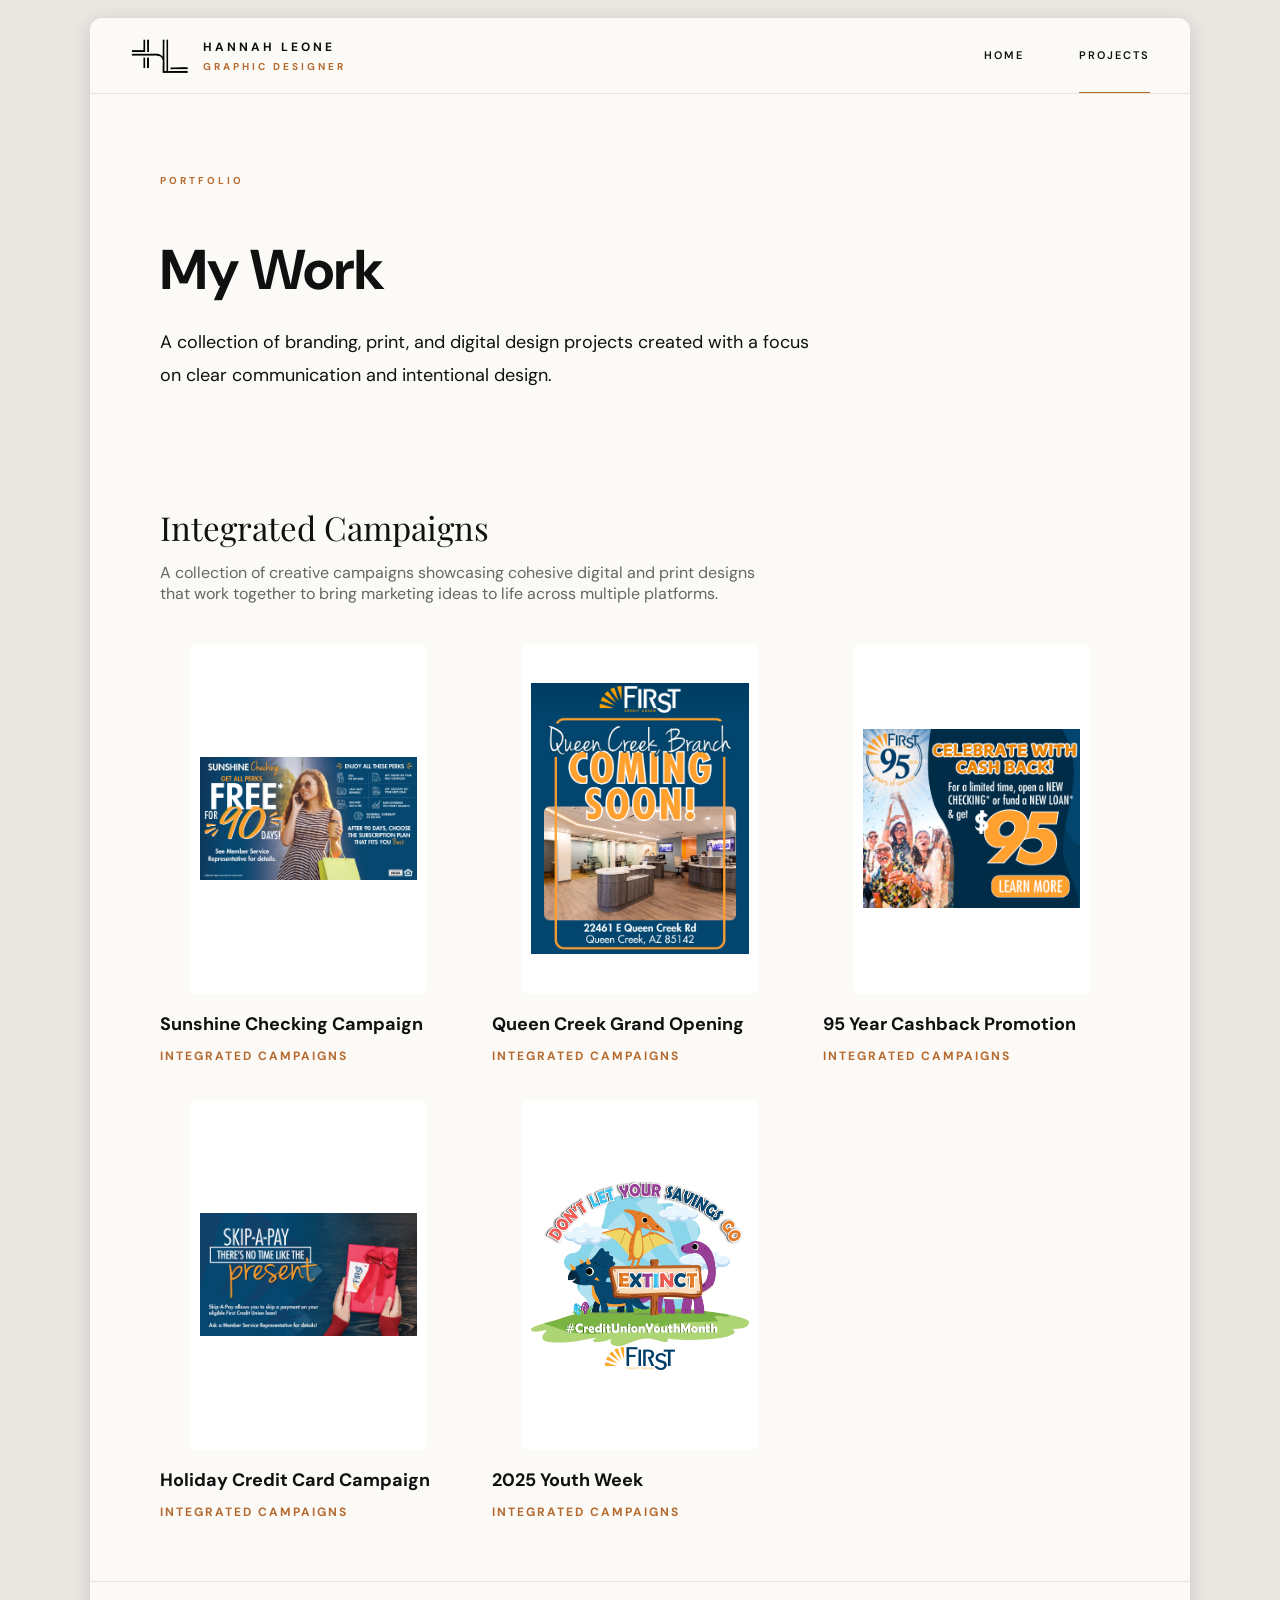
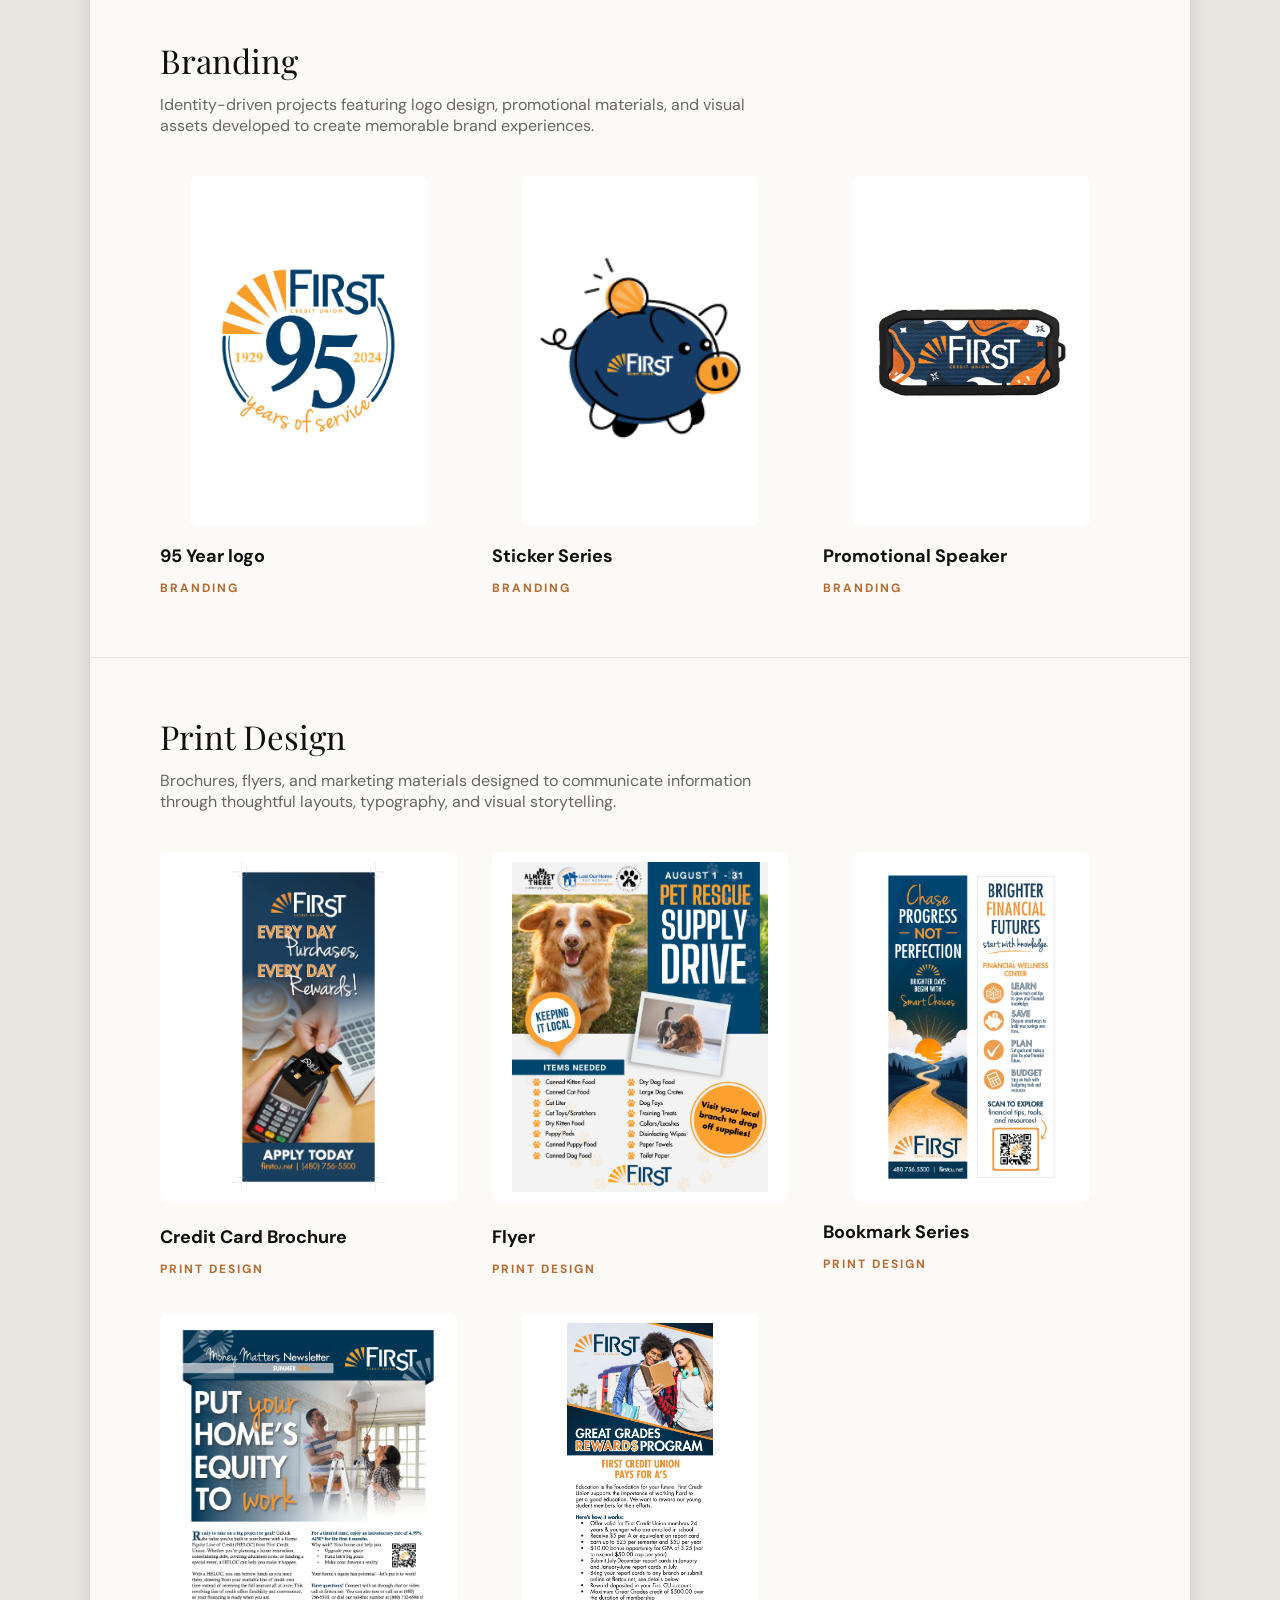
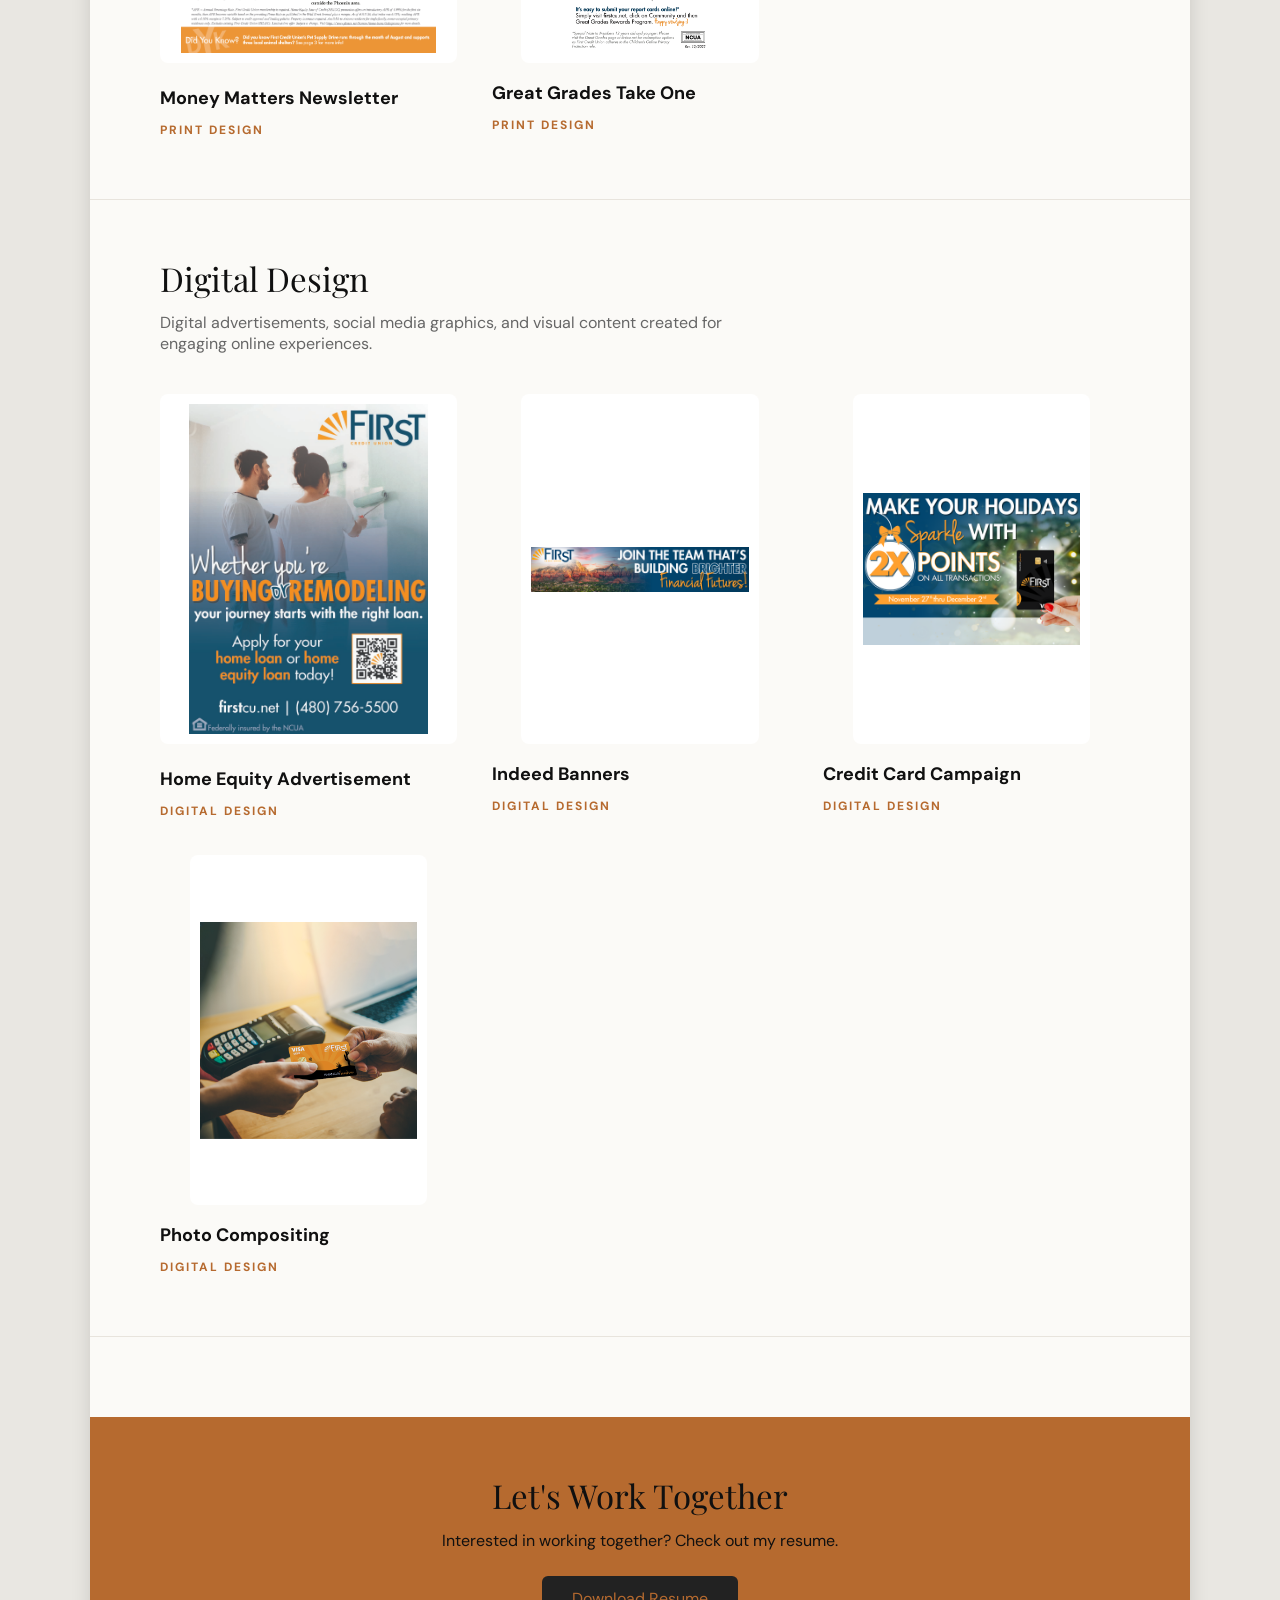
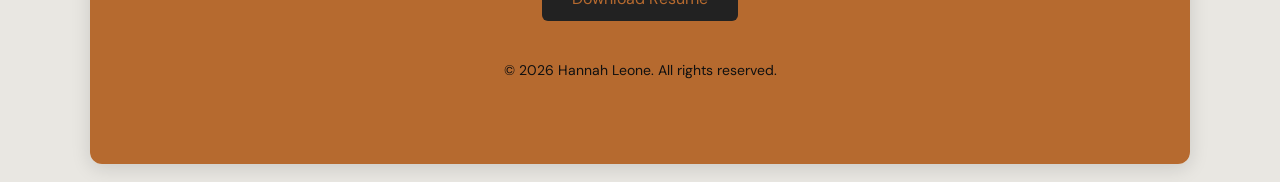
==== commit 11023b35: "Update projects.html" ====
--- a/projects.html
+++ b/projects.html
@@ -108,7 +108,7 @@
                 data-title="Queen Creek Grand Opening"
                 data-category="Integrated Campaigns"
                 data-images="assets/Digital Invite.png,assets/QC Account Tile.png,assets/QC Top Banner.png,assets/QC Sidebar.png,assets/Social Media 1.png,assets/Social Media.png,assets/Flyer.png"
-                data-description="Created branded digital banners for First Credit Union’s Indeed presence, combining typography, imagery, and layout design to create engaging recruitment content that connects with potential applicants.">
+                data-description="Developed promotional materials for the grand opening of First Credit Union's Queen Creek branch, helping generate excitement and awareness for the event. Designed event invitations, signage, and marketing graphics that highlighted the celebration and encouraged community attendance. The creative directionn emphasized a welcoming, energetic atmosphere while introducing the new location to the community.">
 
                 <img class="branding-image"
                      src="assets/Social Media 1.png"
@@ -128,7 +128,7 @@
                 data-title="95 Year Cashback Promotion"
                 data-category="Integrated Campaigns"
                 data-images="assets/CB 2 Takeone.png,assets/CB 1 Takeone.png,assets/CB Account Tile.png,assets/CB Email Header.png,assets/CB Sidebar 1.png,assets/CB Sidebar 3.png,assets/CB Top Banner 1.png,assets/CB Top Banner 2.png"
-                data-description="Created branded digital banners for First Credit Union’s Indeed presence, combining typography, imagery, and layout design to create engaging recruitment content that connects with potential applicants.">
+                data-description="Created promotional materials celebrating First Credit Union's 95 years of service while highlighting a limited-time $95 cashbak offer for new checking accounts. Incorporated anniversary branding, bold typography, and eye-catching visuals to connect the milestones with the promotional incentive. The campaign combined a celebratory theme with clear, action-oriented messaging designed to attract new members and encourage account openings.">
 
                 <img class="branding-image"
                      src="assets/CB Sidebar 1.png"
@@ -148,8 +148,7 @@
                 data-title="Holiday Credit Card Campaign"
                 data-category="Integrated Campaigns"
                 data-images="assets/Q2 Sidebar - Rewards CC Holiday.png,assets/Q2 Top Banner - Rewards CC Holiday.png,assets/CC Holiday Skip a Pay.png,assets/CC Holiday Skip a Pay Banner.png,"
-                data-description="Created branded digital banners for First Credit Union’s Indeed presence, combining typography, imagery, and layout design to create engaging recruitment content that connects with potential applicants.">
-
+                data-description="Created a holiday-themed marketing campaign promoting First Credit Union's credit card rewards program during the holiday shopping season. Combined festive imagery, playful typography, and seasonal messaging to highlight the benefits of earning rewards on everyday purchases. Adapted the creative across digital anking advertisements and in-branch promotional materials, connecting holiday gift-giving with opportunities for cardholders to earn rewards.">
                 <img class="branding-image"
                      src="assets/CC Holiday Skip a Pay Banner.png"
                      alt="Holiday Credit Card Campaign">
@@ -167,7 +166,7 @@
                 data-title="2025 Youth Week"
                 data-category="Integrated Campaigns"
                 data-images="assets/Sticker.png,assets/Digital Screen 1920x1080-01.png,assets/Intro-01.png,assets/Word Search with Logo.png,assets/Crossword Puzzle With Logo.png,assets/Coloring Page with Logo.png,assets/2025 YW Poster.png"
-                data-description="Created branded digital banners for First Credit Union’s Indeed presence, combining typography, imagery, and layout design to create engaging recruitment content that connects with potential applicants.">
+                data-description="Brought a playful, prehistoric theme to First Credit Union's 2025 Youth Month campaign, using colorful dinosaur illustrations and engaging messaging to encourage young mambers to develop healthy savings habits. Created themed graphics and promotional materials designed to make financial education fun, approachable, and memorable for children and families. The campaign balanced imaginative visuals with an educational message to help introduce younger audiences to the importance of savings.">
 
                 <img class="branding-image"
                      src="assets/Sticker.png"
@@ -301,12 +300,12 @@
 
             <article
                 class="gallery-card"
-                data-title="Tri-Fold Brochure"
+                data-title="Printed Pet Supply Drive Flyer"
                 data-category="Print Design"
-                data-image="assets/Pet Supply Drive Flyer.pdf"
+                data-image="assets/Pet Supply Drive Flyer.png"
                 data-description="Designed a promotional flyer for a pet supply drive focused on clear communication, community engagement, and encouraging participation. Created the layout and visual elements in Canva to highlight key event details in an approachable and engaging way.">
 
-                <img src="assets/Pet Supply Drive Flyer.pdf"
+                <img src="assets/Pet Supply Drive Flyer.png"
                      alt="Pet Supply Drive Flyer">
 
                 <h3>Flyer</h3>
